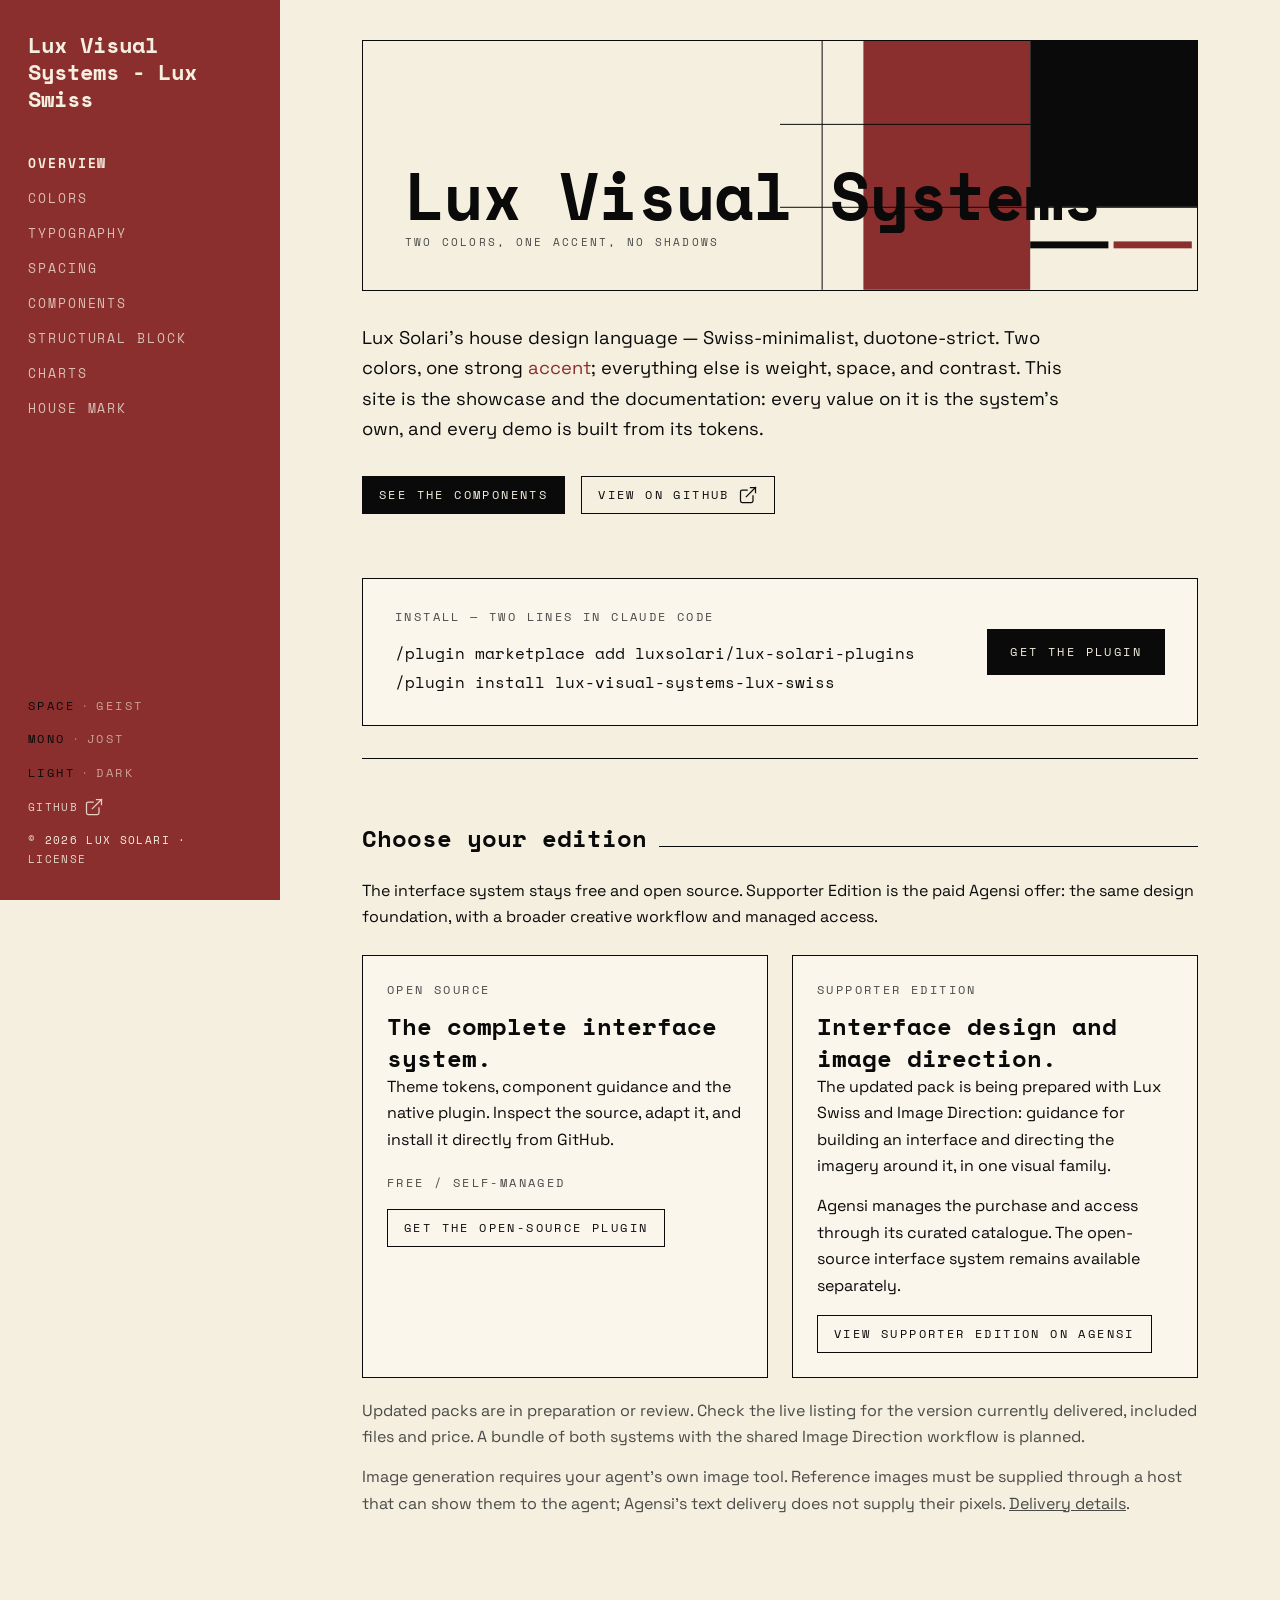
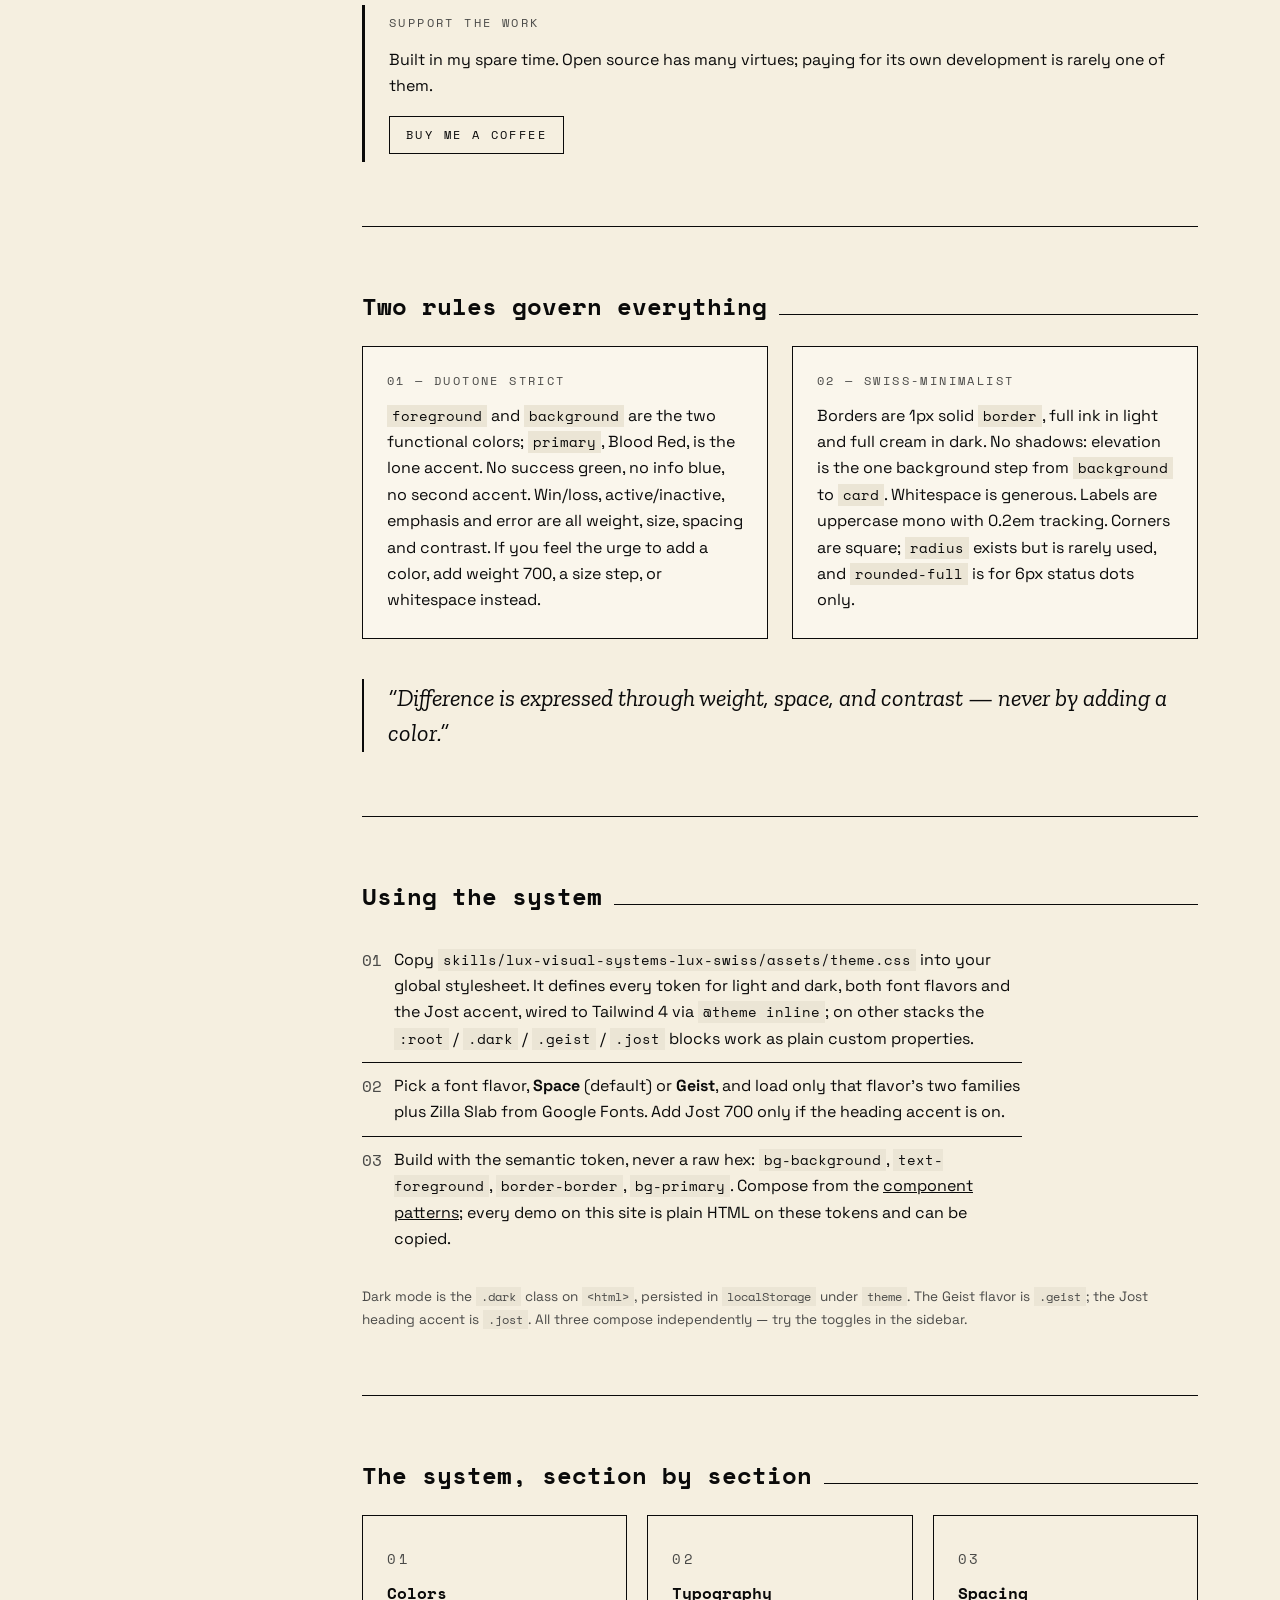
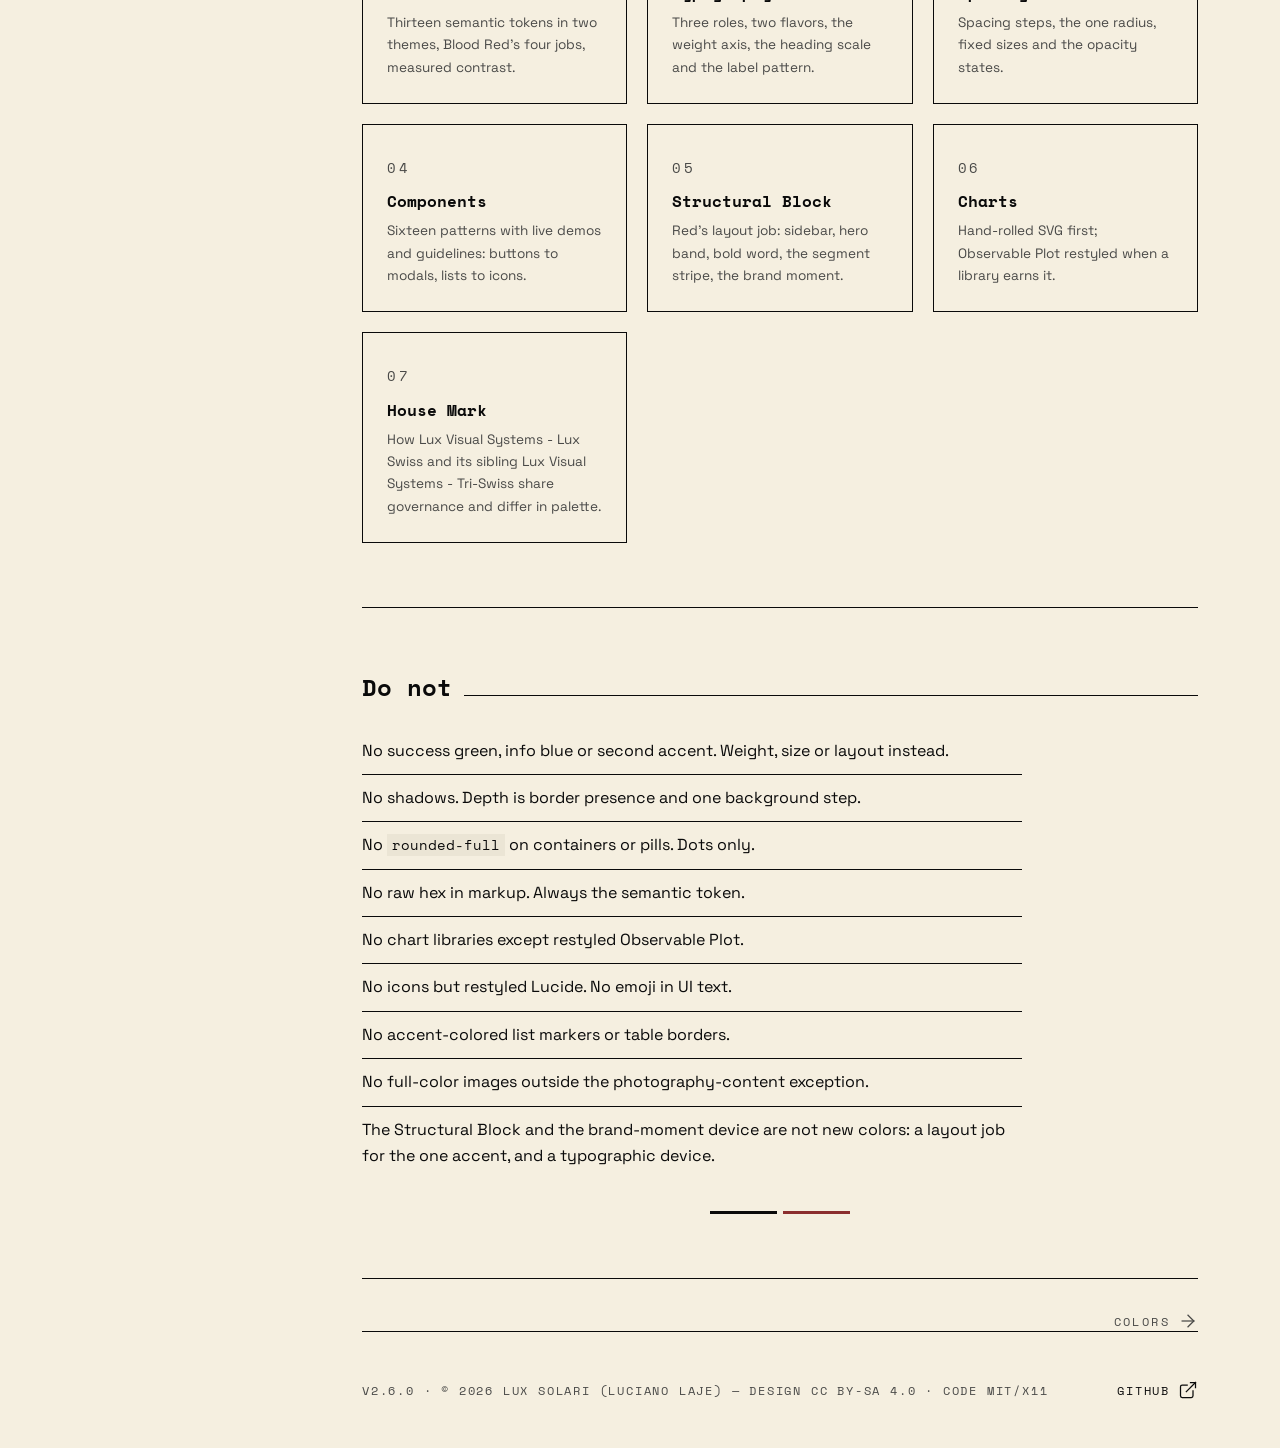
==== docs/index.html @ 13a805f3 "docs(editions): clarify the shared bundle workflow" ====
<!doctype html>
<html lang="en">
<head>
  <meta charset="utf-8" />
  <meta name="viewport" content="width=device-width, initial-scale=1" />
  <script>
    // Apply the saved theme, flavor and heading accent before first paint.
    (function () {
      try {
        var saved = localStorage.getItem("theme");
        var dark = saved ? saved === "dark"
          : window.matchMedia && window.matchMedia("(prefers-color-scheme: dark)").matches;
        if (dark) document.documentElement.classList.add("dark");
        if (localStorage.getItem("flavor") === "geist") document.documentElement.classList.add("geist");
        if (localStorage.getItem("jost") === "on") document.documentElement.classList.add("jost");
      } catch (e) {}
    })();
  </script>
  <title>Lux Visual Systems - Lux Swiss — a strict two-color design system</title>
  <meta name="description" content="Two colors, one accent, no shadows. A strict Swiss-minimalist design system that gives every Claude Code project one consistent, opinionated aesthetic — showcase and documentation." />
  <meta property="og:type" content="website" />
  <meta property="og:title" content="Lux Visual Systems - Lux Swiss — a strict two-color design system" />
  <meta property="og:description" content="Two colors, one accent, no shadows. A strict Swiss-minimalist design system that gives every Claude Code project one consistent, opinionated aesthetic — showcase and documentation." />
  <meta property="og:url" content="https://luxsolari.github.io/lux-visual-systems-lux-swiss/" />
  <meta property="og:image" content="https://luxsolari.github.io/lux-visual-systems-lux-swiss/assets/social-card.png" />
  <meta property="og:image:width" content="1200" />
  <meta property="og:image:height" content="630" />
  <meta name="twitter:card" content="summary_large_image" />
  <meta name="twitter:title" content="Lux Visual Systems - Lux Swiss — a strict two-color design system" />
  <meta name="twitter:description" content="Two colors, one accent, no shadows. A strict Swiss-minimalist design system that gives every Claude Code project one consistent, opinionated aesthetic — showcase and documentation." />
  <meta name="twitter:image" content="https://luxsolari.github.io/lux-visual-systems-lux-swiss/assets/social-card.png" />
  <link rel="preconnect" href="https://fonts.googleapis.com" />
  <link rel="preconnect" href="https://fonts.gstatic.com" crossorigin />
  <link href="https://fonts.googleapis.com/css2?family=Space+Grotesk:wght@300;400;500;700&family=Space+Mono:ital,wght@0,400;0,700;1,400;1,700&family=Geist:wght@300;400;500;700&family=Geist+Mono:ital,wght@0,400;0,700;1,400;1,700&family=Zilla+Slab:ital,wght@0,400;0,500;0,700;1,400&family=Jost:wght@700&display=swap" rel="stylesheet" />
  <link rel="stylesheet" href="assets/site.css" />
</head>
<body>
  <div class="layout">
    <aside class="sidebar">
      <div>
        <div style="display:flex; align-items:center; justify-content:space-between;">
          <a class="sidebar-wordmark" href="index.html">Lux Visual Systems - Lux Swiss</a>
          <button class="hamburger" aria-label="Toggle navigation" aria-expanded="false" data-nav-toggle>
            <svg class="icon" viewBox="0 0 24 24" style="color:var(--primary-foreground);">
              <line x1="4" y1="6" x2="20" y2="6"/><line x1="4" y1="12" x2="20" y2="12"/><line x1="4" y1="18" x2="20" y2="18"/>
            </svg>
          </button>
        </div>
        <nav class="sidebar-nav" data-nav-list aria-label="Sections"><a href="index.html">Overview</a><a href="colors.html">Colors</a><a href="typography.html">Typography</a><a href="spacing.html">Spacing</a><a href="components.html">Components</a><a href="structural-block.html">Structural Block</a><a href="charts.html">Charts</a><a href="house-mark.html">House Mark</a></nav>
      </div>
      <div class="sidebar-bottom">
        <div class="toggle" role="group" aria-label="Font flavor">
          <button data-flavor-btn="space" aria-pressed="true">Space</button><span class="mid">·</span><button data-flavor-btn="geist" aria-pressed="false">Geist</button>
        </div>
        <div class="toggle" role="group" aria-label="Heading face">
          <button data-jost-btn="mono" aria-pressed="true">Mono</button><span class="mid">·</span><button data-jost-btn="jost" aria-pressed="false">Jost</button>
        </div>
        <div class="toggle" role="group" aria-label="Color theme">
          <button data-theme-btn="light" aria-pressed="true">Light</button><span class="mid">·</span><button data-theme-btn="dark" aria-pressed="false">Dark</button>
        </div>
        <a href="https://github.com/luxsolari/lux-visual-systems-lux-swiss">GitHub <svg class="icon" viewBox="0 0 24 24" width="14" height="14"><path d="M15 3h6v6"/><path d="M10 14 21 3"/><path d="M18 13v6a2 2 0 0 1-2 2H5a2 2 0 0 1-2-2V8a2 2 0 0 1 2-2h6"/></svg></a>
        <span>© 2026 Lux Solari · <a href="index.html#license">License</a></span>
      </div>
    </aside>
    <div class="content">
      <div class="content-inner">
        <main>
          <section class="first" id="hero" style="padding-top:40px;">
            <div class="cover-wrap">
              <div class="cover" role="img" aria-label="Lux Visual Systems - Lux Swiss — two colors, one accent, no shadows">
              <svg viewBox="0 0 960 288" preserveAspectRatio="none" aria-hidden="true">
                <rect class="red" x="576" y="0" width="192" height="288"/>
                <rect class="ink" x="768" y="0" width="192" height="192"/>
                <line class="rule" x1="480" y1="96.5" x2="960" y2="96.5"/>
                <line class="rule" x1="480" y1="192.5" x2="960" y2="192.5"/>
                <line class="rule" x1="528.5" y1="0" x2="528.5" y2="288"/>
                <rect class="ink" x="768" y="232" width="90" height="8"/>
                <rect class="red" x="864" y="232" width="90" height="8"/>
              </svg>
              <p class="name">Lux Visual Systems - Lux Swiss</p>
              <p class="tagline">Two colors, one accent, no shadows</p>
              </div>
            </div>
            <p class="lead" style="margin-top:32px;">
              Lux Solari's house design language — Swiss-minimalist, duotone-strict. Two
              colors, one strong <span class="accent-word">accent</span>; everything else is
              weight, space, and contrast. This site is the showcase and the documentation:
              every value on it is the system's own, and every demo is built from its tokens.
            </p>
            <div class="row" style="gap:16px; margin-top:32px;">
              <a href="components.html" class="btn btn-filled">See the components</a>
              <a href="https://github.com/luxsolari/lux-visual-systems-lux-swiss" class="btn btn-outlined">View on GitHub <svg class="icon" viewBox="0 0 24 24" width="14" height="14"><path d="M15 3h6v6"/><path d="M10 14 21 3"/><path d="M18 13v6a2 2 0 0 1-2 2H5a2 2 0 0 1-2-2V8a2 2 0 0 1 2-2h6"/></svg></a>
            </div>
          </section>

          <section id="install" class="first" style="padding-top:0;">
            <div class="card" style="display:flex; flex-wrap:wrap; align-items:center; gap:24px 40px; justify-content:space-between; padding:28px 32px;">
              <div style="min-width:0;">
                <p class="label" style="margin-bottom:12px;">Install — two lines in Claude Code</p>
                <pre style="border:none; background:none; padding:0; font-size:1rem; line-height:1.8;">/plugin marketplace add luxsolari/lux-solari-plugins
/plugin install lux-visual-systems-lux-swiss</pre>
              </div>
              <a href="https://github.com/luxsolari/lux-visual-systems-lux-swiss" class="btn btn-filled" style="padding:12px 22px; white-space:nowrap;">Get the plugin</a>
            </div>
            <section id="editions" aria-labelledby="editions-title" style="margin-top:32px;">
              <div class="divider"><h3 id="editions-title">Choose your edition</h3><span class="rule"></span></div>
              <p>The interface system stays free and open source. Supporter Edition is the paid Agensi offer: the same design foundation, with a broader creative workflow and managed access.</p>
              <div class="grid grid-2" style="gap:24px; margin-top:24px;">
                <article class="card">
                  <p class="label">Open Source</p>
                  <h3 style="margin-top:12px;">The complete interface system.</h3>
                  <p>Theme tokens, component guidance and the native plugin. Inspect the source, adapt it, and install it directly from GitHub.</p>
                  <p class="label" style="margin-top:20px;">Free / self-managed</p>
                  <a href="https://github.com/luxsolari/lux-visual-systems-lux-swiss" class="btn btn-outlined" style="margin-top:16px;">Get the open-source plugin</a>
                </article>
                <article class="card">
                  <p class="label">Supporter Edition</p>
                  <h3 style="margin-top:12px;">Interface design and image direction.</h3>
                  <p>The updated pack is being prepared with Lux Swiss and Image Direction: guidance for building an interface and directing the imagery around it, in one visual family.</p>
                  <p>Agensi manages the purchase and access through its curated catalogue. The open-source interface system remains available separately.</p>
                  <a href="https://www.agensi.io/skills/lux-visual-systems-lux-swiss" class="btn btn-outlined" style="margin-top:16px;">View Supporter Edition on Agensi</a>
                </article>
              </div>
              <p style="margin-top:20px; color:var(--muted-foreground);">Updated packs are in preparation or review. Check the live listing for the version currently delivered, included files and price. A bundle of both systems with the shared Image Direction workflow is planned.</p>
              <p style="color:var(--muted-foreground);">Image generation requires your agent's own image tool. Reference images must be supplied through a host that can show them to the agent; Agensi's text delivery does not supply their pixels. <a href="https://www.agensi.io/docs/how-agents-load-skills">Delivery details</a>.</p>
            </section>
            <aside aria-label="Optional support" style="margin-top:24px; border-left:3px solid var(--border); padding:8px 0 8px 24px;">
              <p class="label" style="margin-bottom:12px;">Support the work</p>
              <p>Built in my spare time. Open source has many virtues; paying for its own development is rarely one of them.</p>
              <a href="https://buymeacoffee.com/lux.solari" class="btn btn-outlined" style="margin-top:16px;">Buy me a coffee</a>
            </aside>
          </section>

          <section id="rules">
            <div class="divider"><h3>Two rules govern everything</h3><span class="rule"></span></div>
            <div class="grid grid-2" style="gap:24px;">
              <div class="card">
                <p class="label">01 — Duotone strict</p>
                <p style="margin-top:12px;"><code>foreground</code> and <code>background</code> are the two functional colors; <code>primary</code>, Blood Red, is the lone accent. No success green, no info blue, no second accent. Win/loss, active/inactive, emphasis and error are all weight, size, spacing and contrast. If you feel the urge to add a color, add weight 700, a size step, or whitespace instead.</p>
              </div>
              <div class="card">
                <p class="label">02 — Swiss-minimalist</p>
                <p style="margin-top:12px;">Borders are 1px solid <code>border</code>, full ink in light and full cream in dark. No shadows: elevation is the one background step from <code>background</code> to <code>card</code>. Whitespace is generous. Labels are uppercase mono with 0.2em tracking. Corners are square; <code>radius</code> exists but is rarely used, and <code>rounded-full</code> is for 6px status dots only.</p>
              </div>
            </div>
            <blockquote>&ldquo;Difference is expressed through weight, space, and contrast — never by adding a color.&rdquo;</blockquote>
          </section>

          <section id="using">
            <div class="divider"><h3>Using the system</h3><span class="rule"></span></div>
            <ol class="list-plain ordered measure">
              <li><span class="n">01</span><span>Copy <code>skills/lux-visual-systems-lux-swiss/assets/theme.css</code> into your global stylesheet. It defines every token for light and dark, both font flavors and the Jost accent, wired to Tailwind 4 via <code>@theme inline</code>; on other stacks the <code>:root</code> / <code>.dark</code> / <code>.geist</code> / <code>.jost</code> blocks work as plain custom properties.</span></li>
              <li><span class="n">02</span><span>Pick a font flavor, <strong>Space</strong> (default) or <strong>Geist</strong>, and load only that flavor's two families plus Zilla Slab from Google Fonts. Add Jost 700 only if the heading accent is on.</span></li>
              <li><span class="n">03</span><span>Build with the semantic token, never a raw hex: <code>bg-background</code>, <code>text-foreground</code>, <code>border-border</code>, <code>bg-primary</code>. Compose from the <a href="components.html">component patterns</a>; every demo on this site is plain HTML on these tokens and can be copied.</span></li>
            </ol>
            <p class="small muted" style="margin-top:24px;">Dark mode is the <code>.dark</code> class on <code>&lt;html&gt;</code>, persisted in <code>localStorage</code> under <code>theme</code>. The Geist flavor is <code>.geist</code>; the Jost heading accent is <code>.jost</code>. All three compose independently — try the toggles in the sidebar.</p>
          </section>

          <section id="sections">
            <div class="divider"><h3>The system, section by section</h3><span class="rule"></span></div>
            <div class="grid grid-auto">
              <a class="index-card" href="colors.html"><p class="label">01</p><h4>Colors</h4><p>Thirteen semantic tokens in two themes, Blood Red's four jobs, measured contrast.</p></a>
              <a class="index-card" href="typography.html"><p class="label">02</p><h4>Typography</h4><p>Three roles, two flavors, the weight axis, the heading scale and the label pattern.</p></a>
              <a class="index-card" href="spacing.html"><p class="label">03</p><h4>Spacing</h4><p>Spacing steps, the one radius, fixed sizes and the opacity states.</p></a>
              <a class="index-card" href="components.html"><p class="label">04</p><h4>Components</h4><p>Sixteen patterns with live demos and guidelines: buttons to modals, lists to icons.</p></a>
              <a class="index-card" href="structural-block.html"><p class="label">05</p><h4>Structural Block</h4><p>Red's layout job: sidebar, hero band, bold word, the segment stripe, the brand moment.</p></a>
              <a class="index-card" href="charts.html"><p class="label">06</p><h4>Charts</h4><p>Hand-rolled SVG first; Observable Plot restyled when a library earns it.</p></a>
              <a class="index-card" href="house-mark.html"><p class="label">07</p><h4>House Mark</h4><p>How Lux Visual Systems - Lux Swiss and its sibling Lux Visual Systems - Tri-Swiss share governance and differ in palette.</p></a>
            </div>
          </section>

          <section id="donot">
            <div class="divider"><h3>Do not</h3><span class="rule"></span></div>
            <ul class="list-plain measure">
              <li>No success green, info blue or second accent. Weight, size or layout instead.</li>
              <li>No shadows. Depth is border presence and one background step.</li>
              <li>No <code>rounded-full</code> on containers or pills. Dots only.</li>
              <li>No raw hex in markup. Always the semantic token.</li>
              <li>No chart libraries except restyled Observable Plot.</li>
              <li>No icons but restyled Lucide. No emoji in UI text.</li>
              <li>No accent-colored list markers or table borders.</li>
              <li>No full-color images outside the photography-content exception.</li>
              <li>The Structural Block and the brand-moment device are not new colors: a layout job for the one accent, and a typographic device.</li>
            </ul>
            <div class="flourish-row"><div class="stripe flourish" aria-hidden="true"><i></i><i></i></div></div>
          </section>
          <div id="social-card" aria-hidden="true" style="position:absolute; left:-9999px; top:0;
               width:1200px; height:630px; background:var(--background); color:var(--foreground);
               padding:80px; display:flex; flex-direction:column; justify-content:space-between;
               border:1px solid var(--border);">
            <p class="label">Claude Code plugin</p>
            <div>
              <h1 style="font-size:4.5rem; line-height:1.05; margin:0;">Lux Visual Systems - Lux Swiss.</h1>
              <p style="font-family:var(--font-mono); font-size:1.25rem; margin:20px 0 0; color:var(--muted-foreground);">Two colors. One accent. No shadows.</p>
            </div>
            <p style="font-family:var(--font-mono); font-size:1rem; letter-spacing:0.1em; margin:0;">/plugin install lux-visual-systems-lux-swiss</p>
          </div>
          <div class="pager"><span></span><a href="colors.html" class="label">Colors <svg class="icon" viewBox="0 0 24 24" width="16" height="16"><path d="M5 12h14"/><path d="m12 5 7 7-7 7"/></svg></a></div>
          <footer>
            <div class="footer-row">
              <span id="license" class="muted">v2.6.0 · © 2026 Lux Solari (Luciano Laje) — Design <a href="https://github.com/luxsolari/lux-visual-systems-lux-swiss/blob/main/LICENSE-DESIGN">CC BY-SA 4.0</a> · Code <a href="https://github.com/luxsolari/lux-visual-systems-lux-swiss/blob/main/LICENSE">MIT/X11</a></span>
              <a href="https://github.com/luxsolari/lux-visual-systems-lux-swiss" style="display:inline-flex; align-items:center; gap:8px;">GitHub <svg class="icon" viewBox="0 0 24 24" width="14" height="14"><path d="M15 3h6v6"/><path d="M10 14 21 3"/><path d="M18 13v6a2 2 0 0 1-2 2H5a2 2 0 0 1-2-2V8a2 2 0 0 1 2-2h6"/></svg></a>
            </div>
          </footer>
        </main>
      </div>
    </div>
  </div>
  <script src="assets/site.js"></script>
</body>
</html>
---- docs/assets/site.css ----
/* Lux Visual Systems - Lux Swiss — documentation site stylesheet.
 * Tokens mirror skills/lux-visual-systems-lux-swiss/assets/theme.css exactly; keep them in sync.
 * Everything below the token blocks is the showcase/documentation chrome and the
 * component patterns documented in skills/lux-visual-systems-lux-swiss/references/components.md. */

:root {
  --background:#f5efe0; --foreground:#0a0a0a; --card:#faf6ec; --card-foreground:#0a0a0a;
  --primary:#8b2e2e; --primary-foreground:#f5efe0; --secondary:#0a0a0a; --secondary-foreground:#f5efe0;
  --muted:#ebe5d5; --muted-foreground:#4a4a48; --border:#0a0a0a; --input:#faf6ec; --ring:#8b2e2e;
  --radius:0.5rem;
  /* Role fonts — Space flavor (default). --font-serif is shared by both flavors and
     is never overridden by .geist. --font-display defaults to --font-mono until the
     .jost accent is applied. */
  --font-mono:'Space Mono',ui-monospace,monospace; --font-sans:'Space Grotesk',system-ui,sans-serif;
  --font-serif:'Zilla Slab',Georgia,serif; --font-display:var(--font-mono);
}
/* Geist flavor — class="geist" on <html>; composes with .dark and .jost. */
.geist { --font-mono:'Geist Mono',ui-monospace,monospace; --font-sans:'Geist',system-ui,sans-serif; }
/* Jost heading accent — not a flavor, an independent on/off switch. Overrides
   --font-display only; labels, nav, tags and data stay on --font-mono. */
.jost { --font-display:'Jost',system-ui,sans-serif; }
.dark {
  --background:#0a0a0a; --foreground:#f5efe0; --card:#161616; --card-foreground:#f5efe0;
  --primary:#c04545; --primary-foreground:#f5efe0; --secondary:#f5efe0; --secondary-foreground:#0a0a0a;
  --muted:#1f1f1f; --muted-foreground:#a8a8a0; --border:#f5efe0; --input:#161616; --ring:#c04545;
}

/* ---------- Base ---------- */
* { box-sizing:border-box; }
html { scroll-behavior:smooth; }
body { margin:0; background:var(--background); color:var(--foreground);
  font-family:var(--font-sans); line-height:1.65;
  -webkit-font-smoothing:antialiased; font-feature-settings:"kern","liga","calt"; }
h1,h2,h3,h4,h5,h6 { font-family:var(--font-display); font-weight:700; margin:0; }
h1 { font-size:3rem; letter-spacing:-0.02em; line-height:1.1; }
h2 { font-size:2.25rem; letter-spacing:-0.02em; line-height:1.15; }
h3 { font-size:1.5rem; line-height:1.3; }
h4 { font-size:1.25rem; line-height:1.3; }
h5 { font-size:1.125rem; line-height:1.3; }
p { margin:0; }
p + p { margin-top:14px; }
a { color:inherit; }
code { font-family:var(--font-mono); font-size:0.85em; background:var(--muted); padding:1px 5px; }
pre { font-family:var(--font-mono); font-size:0.85rem; line-height:1.6; background:var(--muted);
  border:1px solid var(--border); padding:16px 20px; margin:0; overflow:auto; }
pre code { background:none; padding:0; font-size:inherit; }
blockquote { font-family:var(--font-serif); font-style:italic; font-size:1.5rem; line-height:1.45;
  border-left:2px solid var(--border); margin:40px 0 0; padding:2px 0 2px 24px; max-width:62ch; }
.label { font-family:var(--font-mono); font-size:0.75rem; text-transform:uppercase;
  letter-spacing:0.2em; color:var(--muted-foreground); }
.label.active, .label-active { color:var(--foreground); font-weight:700; }
.muted { color:var(--muted-foreground); }
.small { font-size:0.85rem; }
.lead { font-size:1.15rem; max-width:60ch; }
.measure { max-width:66ch; }
.mono { font-family:var(--font-mono); }
.serif { font-family:var(--font-serif); }
.tnum { font-variant-numeric:tabular-nums; font-feature-settings:"tnum" 1; }
.accent-word { color:var(--primary); }
.icon { width:20px; height:20px; fill:none; stroke:currentColor;
  stroke-width:1.5; stroke-linecap:square; stroke-linejoin:miter; }

/* Section header: heading beside a full-width rule, optional stripe marker. */
.divider { display:flex; align-items:baseline; gap:12px; margin:0 0 24px; }
.divider .rule { height:1px; flex:1; background:var(--border); }
.divider .stripe { align-self:center; }
section { padding:64px 0; border-top:1px solid var(--border); }
section.first { border-top:none; padding-top:0; }
.sub { margin:-8px 0 24px; }

/* Segment stripe: two equal segments, ink then Blood Red, 3px, any length. */
.stripe { display:flex; gap:3px; width:36px; }
.stripe i { height:3px; flex:1; background:var(--foreground); }
.stripe i + i { background:var(--primary); }
.stripe.hero { width:64px; gap:4px; }
.stripe.flourish { width:140px; gap:6px; }
.flourish-row { display:flex; justify-content:center; padding:32px 0 0; }

/* ---------- Layout: Structural Block sidebar + content ---------- */
.layout { display:flex; min-height:100vh; }
.sidebar { width:22%; min-width:220px; max-width:280px; flex-shrink:0;
  background:var(--primary); color:var(--primary-foreground);
  position:sticky; top:0; height:100vh; overflow-y:auto;
  display:flex; flex-direction:column; justify-content:space-between;
  padding:32px 28px; }
.sidebar-wordmark { font-family:var(--font-mono); font-weight:700; font-size:1.4rem; line-height:1.2;
  color:inherit; text-decoration:none; }
.sidebar-nav { margin-top:40px; display:flex; flex-direction:column; gap:14px;
  font-family:var(--font-mono); font-size:0.8rem; text-transform:uppercase; letter-spacing:0.15em; }
.sidebar-nav a { color:var(--primary-foreground); text-decoration:none; opacity:0.75;
  transition:opacity 0.15s; width:max-content; }
.sidebar-nav a:hover, .sidebar-nav a[aria-current="page"] { opacity:1; }
.sidebar-nav a[aria-current="page"] { font-weight:700; }
.sidebar-bottom { display:flex; flex-direction:column; gap:14px; margin-top:32px;
  font-family:var(--font-mono); font-size:0.7rem; text-transform:uppercase; letter-spacing:0.12em; }
.sidebar-bottom a { color:var(--primary-foreground); text-decoration:none; opacity:0.85;
  display:inline-flex; align-items:center; gap:6px; transition:opacity 0.15s; }
.sidebar-bottom a:hover { opacity:1; }
.sidebar-bottom .toggle button { color:var(--primary-foreground); opacity:0.6; }
.sidebar-bottom .toggle button[aria-pressed="true"] { opacity:1; }
.sidebar-bottom .toggle .mid { color:var(--primary-foreground); opacity:0.4; }
.hamburger { display:none; background:none; border:none; color:var(--primary-foreground); cursor:pointer; padding:4px; }
.content { flex:1; min-width:0; }
.content-inner { max-width:900px; margin:0 auto; padding:0 32px; }
.page-head { padding:56px 0 48px; }
.page-head h1 { margin:20px 0 0; }
.page-head .stripe { margin-top:16px; }
.page-head .lead { margin-top:24px; }
footer { border-top:1px solid var(--border); padding:48px 0; }
.footer-row { display:flex; justify-content:space-between; align-items:baseline; flex-wrap:wrap; gap:16px;
  font-family:var(--font-mono); font-size:0.75rem; text-transform:uppercase; letter-spacing:0.15em; }
.footer-row a { text-decoration:none; }
.pager { display:flex; justify-content:space-between; gap:16px; flex-wrap:wrap; border-top:1px solid var(--border); padding:32px 0 0; }
.pager a { text-decoration:none; display:inline-flex; align-items:center; gap:8px; }

/* Toggle: middot-separated options, active = foreground. */
.toggle { display:flex; align-items:baseline; gap:6px; font-family:var(--font-mono);
  font-size:0.75rem; text-transform:uppercase; letter-spacing:0.2em; }
.toggle button { background:none; border:none; padding:0; cursor:pointer;
  font:inherit; letter-spacing:inherit; text-transform:inherit; color:var(--muted-foreground); }
.toggle button:hover, .toggle button[aria-pressed="true"] { color:var(--foreground); }
.toggle .mid { color:var(--muted-foreground); opacity:0.4; }

/* ---------- Grids and cards ---------- */
.grid { display:grid; gap:20px; }
.grid-2 { grid-template-columns:1fr 1fr; }
.grid-3 { grid-template-columns:repeat(3,1fr); }
.grid-auto { grid-template-columns:repeat(auto-fill,minmax(260px,1fr)); }
.gap-32 { gap:32px; } .gap-40 { gap:40px; }
.card { border:1px solid var(--border); background:var(--card); color:var(--card-foreground); padding:24px; }
.card h4 { font-family:var(--font-mono); font-size:1rem; }
.card p.small { margin-top:8px; }
.card-accent { border-color:var(--primary); background:color-mix(in srgb, var(--primary) 8%, var(--card)); }
.card-interactive { display:block; text-decoration:none; color:inherit; background:none;
  transition:border-color 0.15s; }
.card-interactive:hover, .card-interactive.is-hover-demo { border-color:var(--primary); }
.demo { border:1px solid var(--border); padding:20px; }
.demo > .label { display:block; margin-bottom:16px; }
.demo .note { text-transform:none; letter-spacing:normal; color:var(--muted-foreground); }
.index-card { display:block; text-decoration:none; color:inherit; border:1px solid var(--border);
  padding:24px; transition:border-color 0.15s; }
.index-card:hover { border-color:var(--primary); }
.index-card.demo { padding:20px; }
.index-card.demo > .label { display:block; margin-bottom:16px; }
.index-card.demo .btn, .index-card.demo .demo-nav-link { pointer-events:none; }
.index-card h4 { font-family:var(--font-mono); font-size:1rem; margin-top:12px; }
.index-card p { margin-top:8px; font-size:0.85rem; color:var(--muted-foreground); }

/* ---------- Buttons ---------- */
.btn { font-family:var(--font-mono); font-size:0.75rem; text-transform:uppercase; letter-spacing:0.2em;
  padding:8px 16px; border:1px solid var(--foreground); background:none; color:var(--foreground);
  cursor:pointer; text-decoration:none; display:inline-flex; align-items:center; gap:8px;
  transition:background-color 0.15s, color 0.15s, opacity 0.15s; }
.btn-ghost { border-color:transparent; color:var(--muted-foreground); }
.btn-ghost:hover { color:var(--foreground); }
.btn-outlined:hover { background:var(--foreground); color:var(--background); }
.btn-filled { background:var(--foreground); color:var(--background); }
.btn-filled:hover { opacity:0.9; }
.btn-destructive, .btn-accent { border-color:var(--primary); color:var(--primary); }
.btn-destructive:hover, .btn-accent:hover, .btn.is-hover-demo { background:var(--primary); color:var(--primary-foreground); }
.btn:disabled { opacity:0.4; cursor:default; }
.btn:disabled:hover { background:none; color:var(--foreground); }
.btn:focus-visible { outline:1px solid var(--ring); outline-offset:1px; }
.hover-pair { display:flex; gap:24px; flex-wrap:wrap; }
.hover-pair > div { display:flex; flex-direction:column; gap:8px; align-items:flex-start; }
.cap { font-family:var(--font-mono); font-size:0.65rem; text-transform:uppercase; letter-spacing:0.12em; color:var(--muted-foreground); }
.on-red { background:var(--primary); padding:16px; display:flex; gap:0; }
.on-red > div { flex:1; }
.on-red .cap { color:var(--primary-foreground); opacity:0.7; }
.demo-nav-link { color:var(--primary-foreground); text-decoration:none; opacity:0.75;
  font-family:var(--font-mono); font-size:0.8rem; text-transform:uppercase; letter-spacing:0.15em; transition:opacity 0.15s; }
.demo-nav-link:hover, .demo-nav-link.is-hover-demo { opacity:1; }

/* ---------- Tags ---------- */
.tag { font-family:var(--font-mono); font-size:0.65rem; text-transform:uppercase; letter-spacing:0.12em;
  padding:2px 8px; display:inline-flex; align-items:center; gap:6px; }
.tag-neutral { color:var(--muted-foreground); }
.tag-signal { background:var(--foreground); color:var(--background); }
.tag-outlined { border:1px dashed color-mix(in srgb, var(--foreground) 50%, transparent); color:color-mix(in srgb, var(--foreground) 80%, transparent); }
.tag-saved { border:1px solid color-mix(in srgb, var(--foreground) 30%, transparent); color:color-mix(in srgb, var(--foreground) 50%, transparent); }
.tag .dot { width:4px; height:4px; border-radius:9999px; background:currentColor; display:inline-block; }

/* ---------- Status pips ---------- */
.pip { display:inline-flex; align-items:center; gap:8px; font-family:var(--font-mono);
  font-size:0.75rem; text-transform:uppercase; letter-spacing:0.15em; }
.pip i { width:6px; height:6px; border-radius:9999px; background:var(--foreground); }
.pip.warn i { background:var(--primary); }
.pip.load i { background:color-mix(in srgb, var(--muted-foreground) 30%, transparent); animation:pulse 1.2s infinite; }
.pip.off i { background:color-mix(in srgb, var(--foreground) 25%, transparent); }
@keyframes pulse { 50% { opacity:0.3; } }

/* ---------- Inputs ---------- */
.field label { display:block; margin-bottom:8px; }
.field input { width:100%; border:1px solid var(--border); background:var(--input); color:var(--foreground);
  padding:8px 12px; font-family:var(--font-mono); font-size:0.85rem; }
.field input::placeholder { color:var(--muted-foreground); }
.field input:focus, .field input.is-focus-demo { outline:1px solid var(--ring); outline-offset:0; }

/* ---------- Lists and tables (markers/borders stay ink, never the accent) ---------- */
.list-plain { list-style:none; margin:0; padding:0; }
.list-plain li { border-top:1px solid var(--border); padding:10px 0; }
.list-plain li:first-child { border-top:none; }
.list-plain.ordered li { display:flex; gap:12px; }
.list-plain.ordered .n { font-family:var(--font-mono); font-variant-numeric:tabular-nums; color:var(--muted-foreground); }
table.data-table { width:100%; border-collapse:collapse; font-size:0.85rem; }
table.data-table th { font-family:var(--font-mono); font-weight:700; text-transform:uppercase;
  letter-spacing:0.1em; font-size:0.7rem; text-align:left; padding:8px 0; border-bottom:2px solid var(--border); vertical-align:bottom; }
table.data-table td { padding:8px 12px 8px 0; border-bottom:1px solid var(--border); vertical-align:top; }
table.data-table td.num, table.data-table th.num { text-align:right; font-variant-numeric:tabular-nums; padding-right:0; }
table.data-table td code { white-space:nowrap; }
.tok-swatch { display:inline-block; width:14px; height:14px; border:1px solid var(--border); vertical-align:-2px; margin-right:8px; }

/* ---------- Figures ---------- */
figure.img-grid { margin:0; border:1px solid var(--border); }
figure.img-grid .img { aspect-ratio:4/3; background:linear-gradient(135deg, var(--primary) 0%, var(--foreground) 100%); }
figure.img-grid .img.gray { filter:grayscale(1); }
figure.img-grid figcaption, .caption { border-top:1px solid var(--border); padding:10px 12px;
  font-family:var(--font-mono); font-style:italic; font-size:0.85rem; color:var(--muted-foreground); }
.shot { border:1px solid var(--border); }
.shot img { display:block; width:100%; height:auto; }

/* ---------- Modal demo (static) ---------- */
.modal-demo { position:relative; height:280px; overflow:hidden; border:1px solid var(--border); }
.modal-demo .page { padding:24px; }
.modal-demo .overlay { position:absolute; inset:0; display:flex; align-items:center; justify-content:center;
  background:color-mix(in srgb, var(--background) 80%, transparent); padding:0 24px; }
.modal-demo .panel { width:100%; max-width:560px; border:1px solid var(--foreground); background:var(--background);
  padding:24px; font-family:var(--font-mono); font-size:0.85rem; }
.modal-demo .panel h4 { font-family:var(--font-mono); font-size:1rem; margin-bottom:8px; }
.modal-demo .panel p { margin:0 0 20px; color:var(--muted-foreground); font-family:var(--font-sans); }
.row { display:flex; flex-wrap:wrap; gap:12px; align-items:center; }

/* ---------- Palette chips ---------- */
.palette { display:grid; grid-template-columns:repeat(auto-fill,minmax(172px,1fr)); gap:16px; }
.palette figure { margin:0; border:1px solid var(--border); }
.pal-chip { height:64px; }
.palette figcaption { border-top:1px solid var(--border); padding:8px 10px; }
.palette .label { display:block; }
.palette .role { font-family:var(--font-mono); font-size:0.7rem; color:var(--muted-foreground); }
.pal-vals { margin:8px 0 0; font-family:var(--font-mono); font-size:0.62rem; line-height:1.55; color:var(--muted-foreground); }

/* ---------- Type specimens ---------- */
.specimen { display:grid; grid-template-columns:200px 1fr; gap:24px; align-items:baseline;
  border-top:1px solid var(--border); padding:16px 0; }
.specimen:first-child { border-top:none; }
.specimen .meta { font-family:var(--font-mono); font-size:0.65rem; letter-spacing:0.12em; text-transform:uppercase; color:var(--muted-foreground); line-height:1.8; }
.specimen .meta b { display:block; color:var(--foreground); font-weight:700; }
.weights p + p { margin-top:14px; }

/* ---------- Cover / banner on the overview ---------- */
.cover { position:relative; width:100%; aspect-ratio:960/288; overflow:hidden; border:1px solid var(--border); background:var(--background); }
.cover svg { position:absolute; inset:0; width:100%; height:100%; display:block; }
.cover .red { fill:var(--primary); }
.cover .ink { fill:var(--foreground); }
.cover .rule { stroke:var(--border); stroke-width:1; fill:none; vector-effect:non-scaling-stroke; }
.cover .name { position:absolute; left:5%; bottom:25.7%; margin:0; font-family:var(--font-display);
  font-weight:700; font-size:7.9cqw; line-height:0.92; letter-spacing:-0.02em; color:var(--foreground); white-space:nowrap; }
.cover .tagline { position:absolute; left:5%; bottom:15.3%; margin:0; font-family:var(--font-mono);
  font-size:max(8px, 1.35cqw); letter-spacing:0.2em; text-transform:uppercase; color:var(--muted-foreground); }
.cover-wrap { container-type:inline-size; }

/* ---------- Responsive ---------- */
@media (max-width: 860px) {
  .layout { flex-direction:column; }
  .sidebar { width:100%; max-width:none; height:auto; position:sticky; top:0; z-index:10;
    flex-direction:row; align-items:center; justify-content:space-between; padding:16px 20px; }
  .sidebar > div:first-child { display:flex; align-items:center; justify-content:space-between; width:100%; }
  .sidebar-nav { display:none; margin-top:0; position:absolute; top:100%; left:0; right:0;
    background:var(--primary); padding:20px; flex-direction:column; gap:16px; }
  .sidebar-nav.open { display:flex; }
  .sidebar-bottom { display:none; }
  .hamburger { display:block; }
  .content-inner { padding:0 20px; }
  .grid-2, .grid-3 { grid-template-columns:1fr; }
  .specimen { grid-template-columns:1fr; gap:8px; }
  h1 { font-size:2.25rem; }
  .page-head { padding:32px 0; }
  section { padding:40px 0; }
}
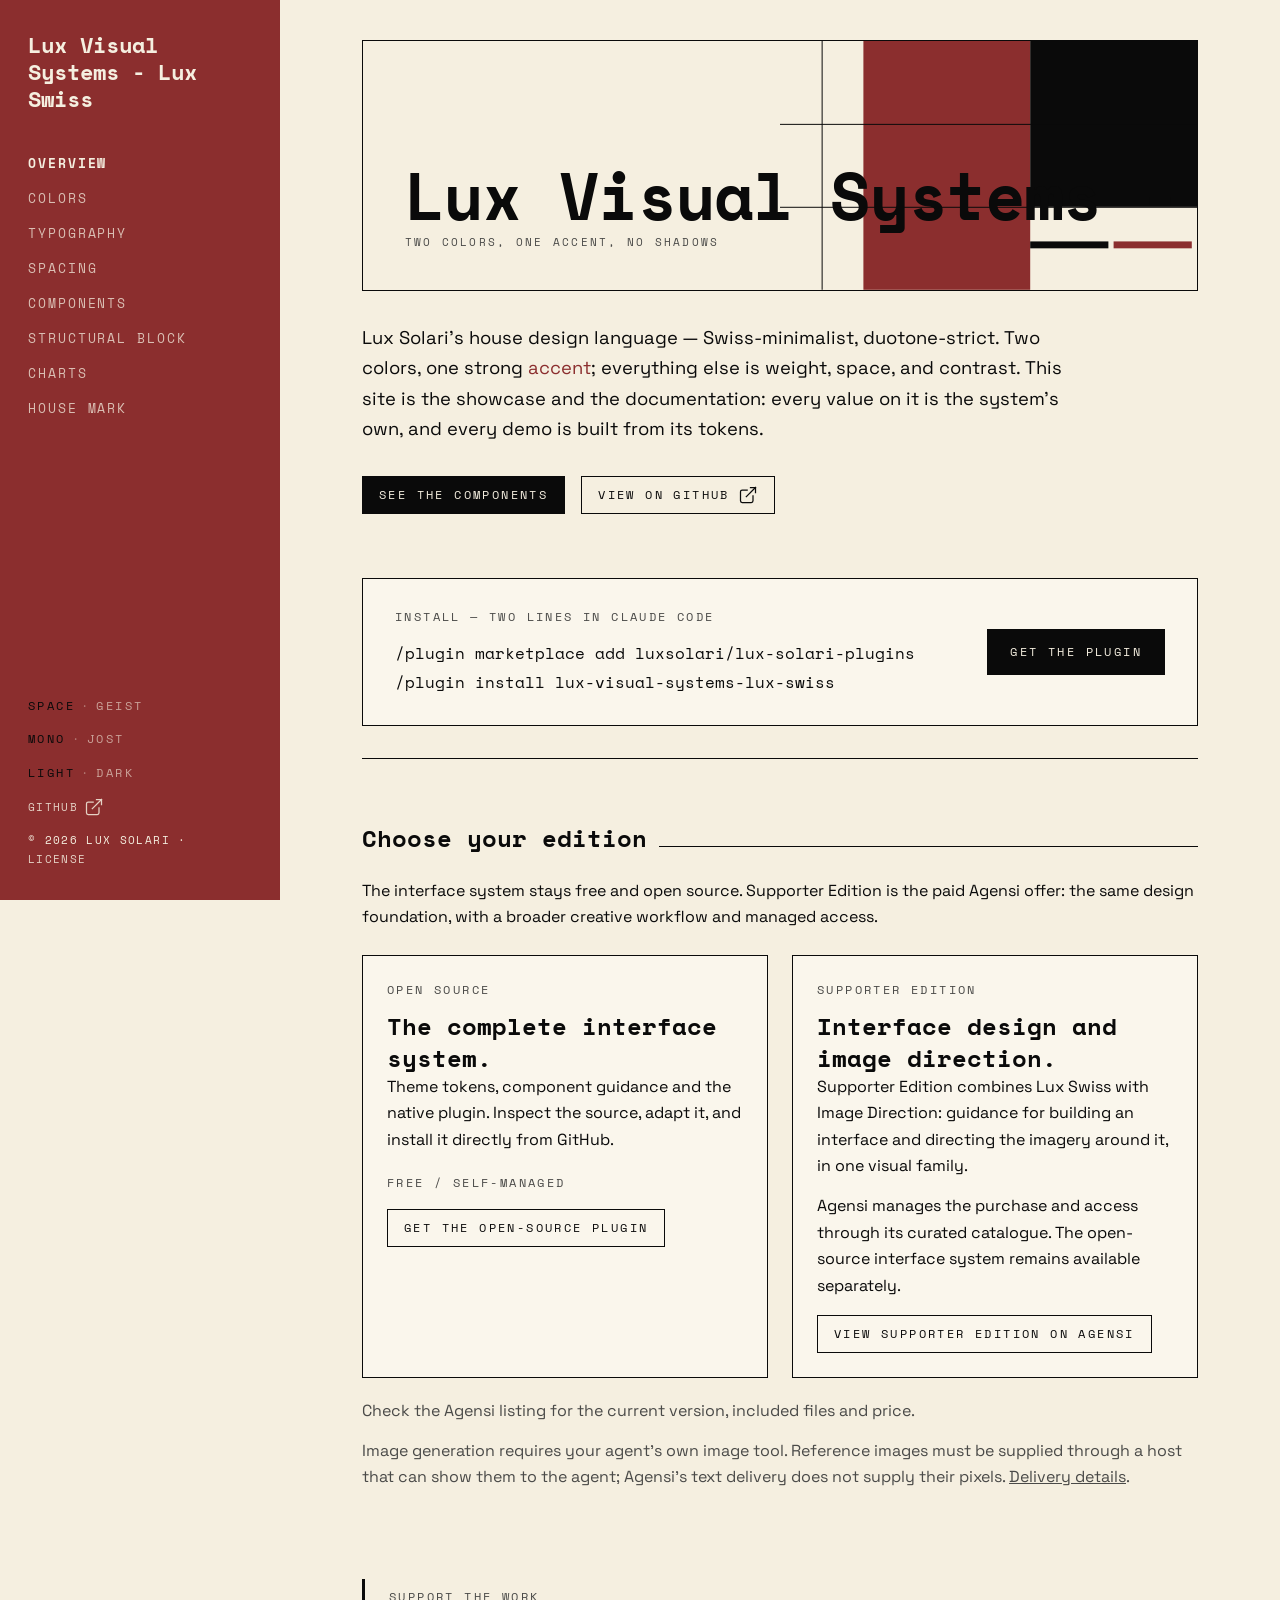
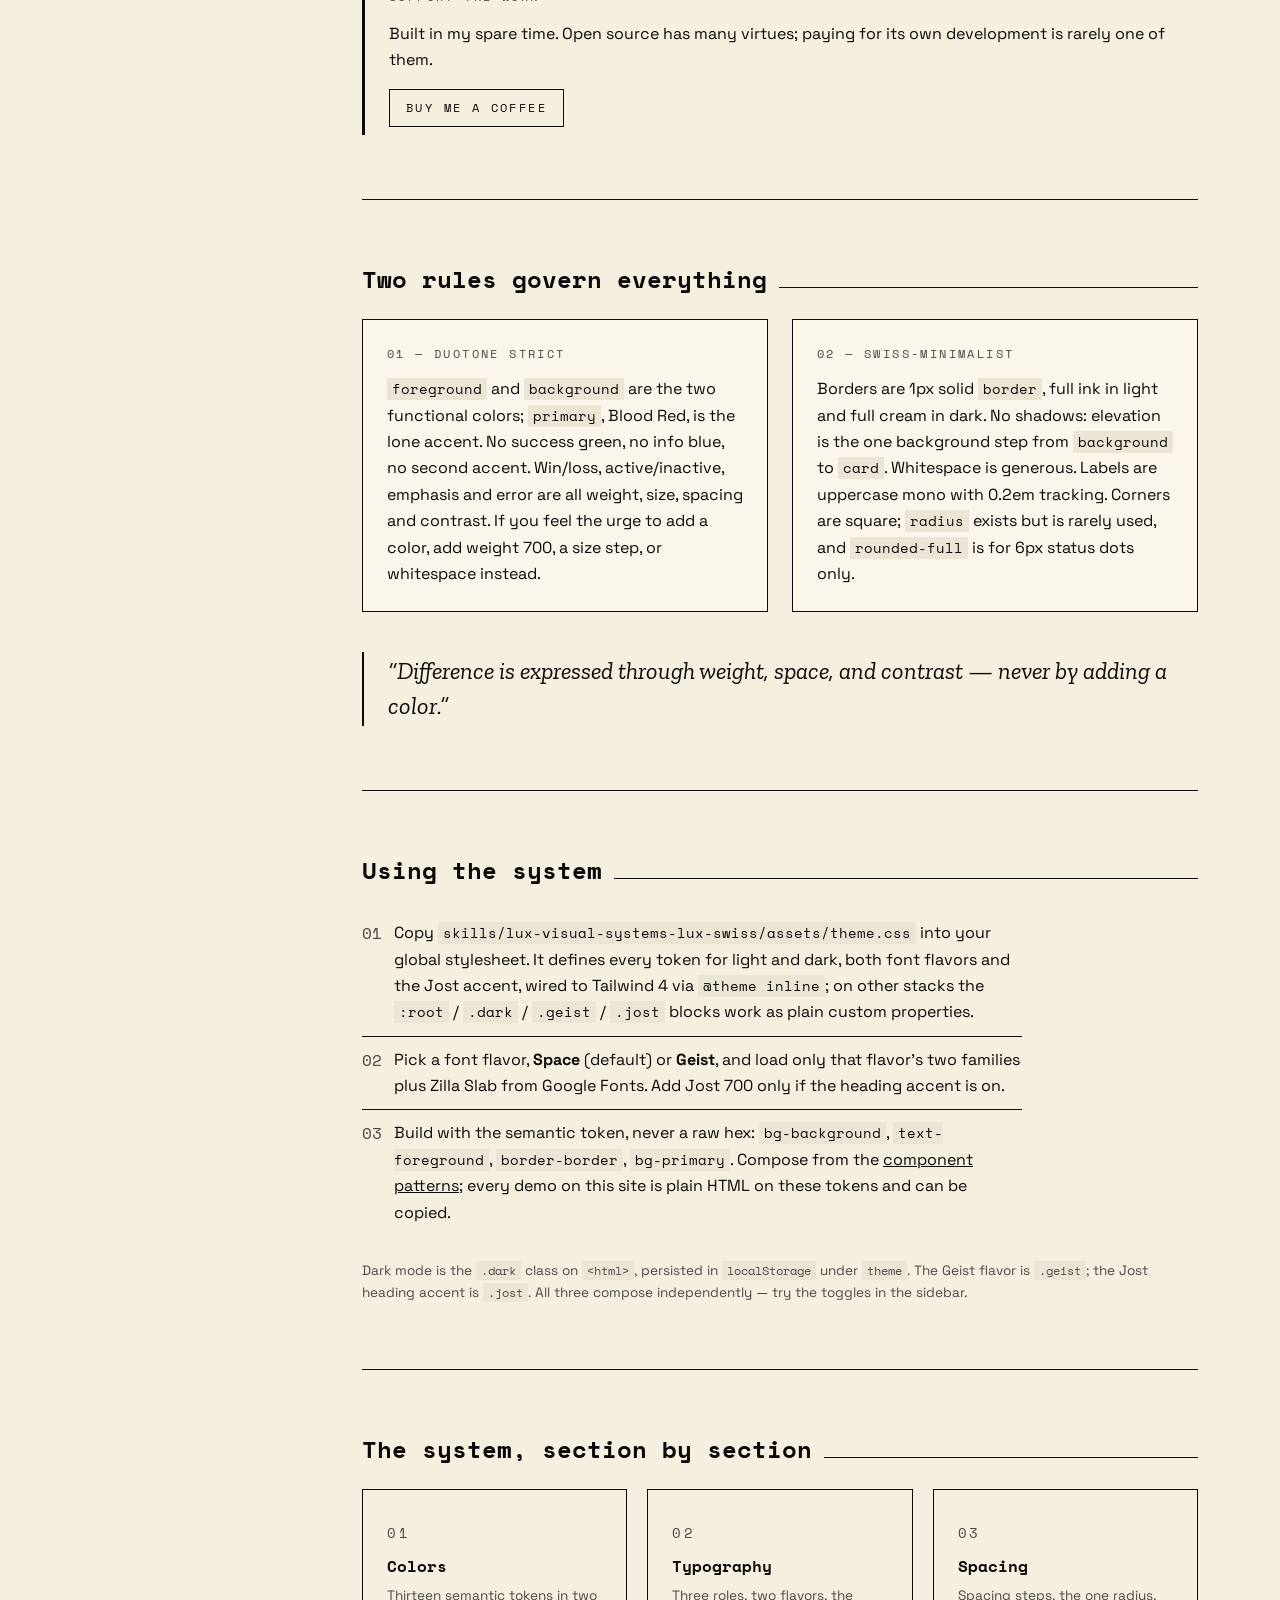
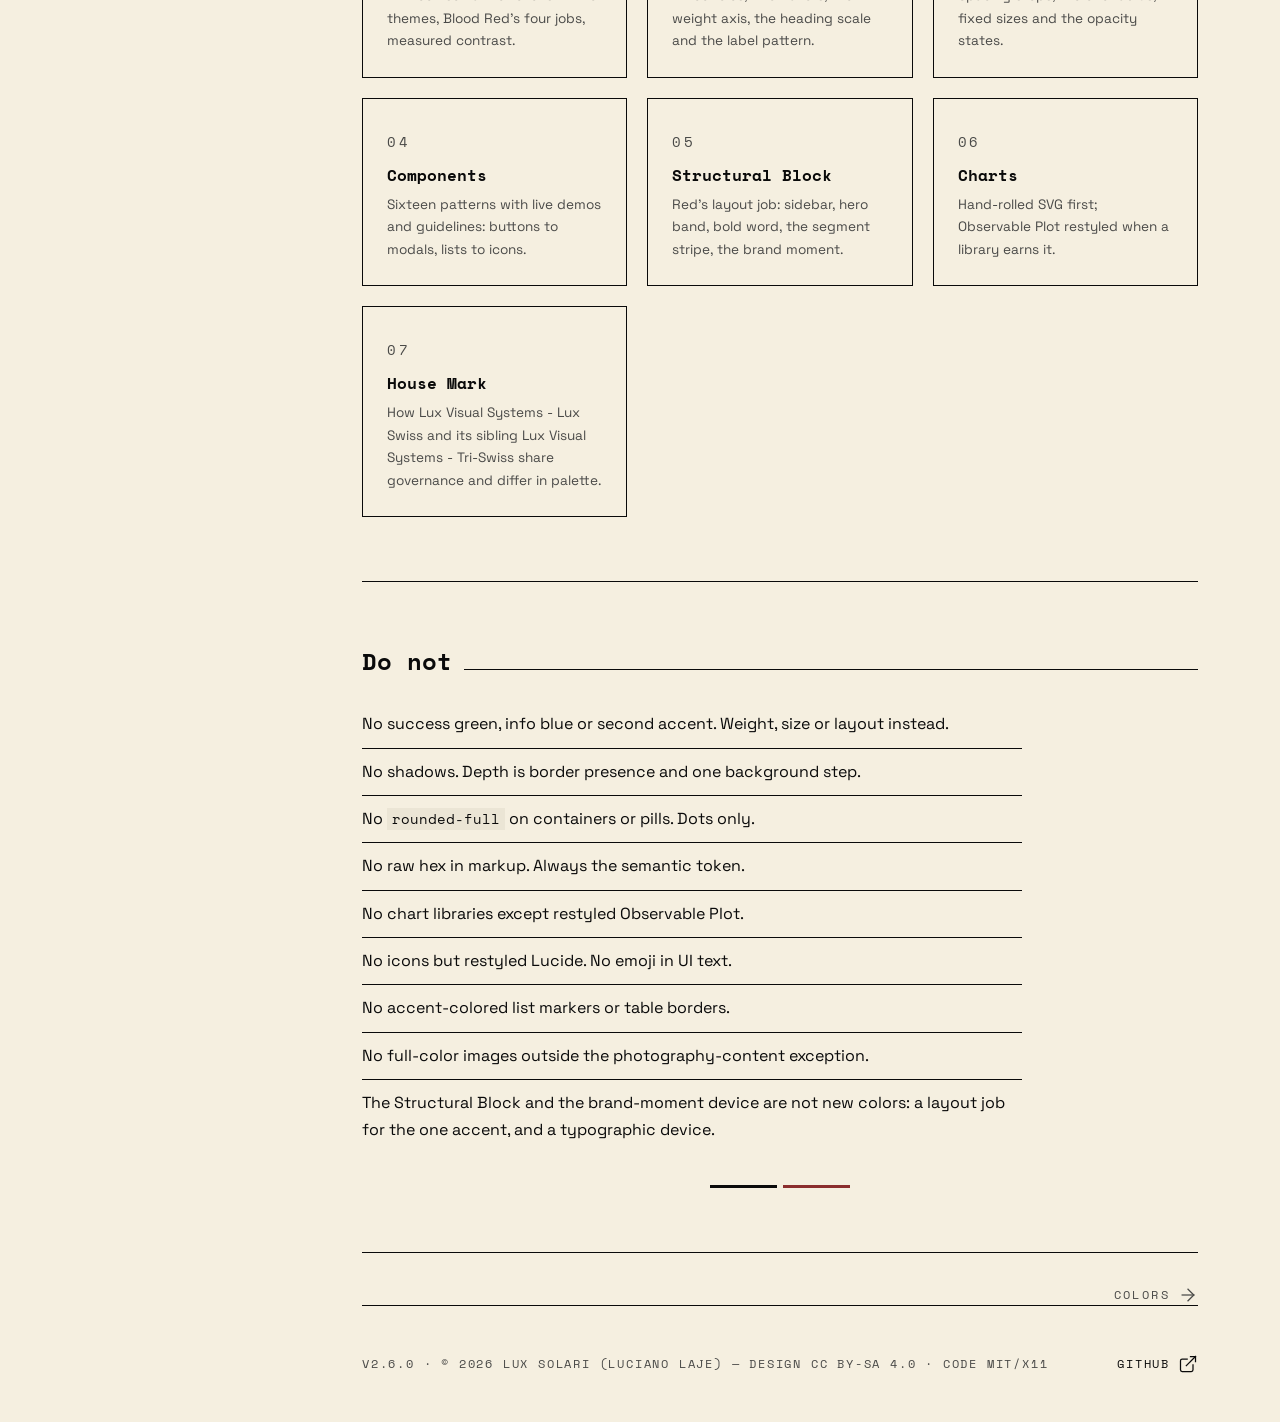
==== commit ed41c6c8: "docs(editions): make Supporter Edition comparison evergreen" ====
--- a/docs/index.html
+++ b/docs/index.html
@@ -116,12 +116,12 @@
                 <article class="card">
                   <p class="label">Supporter Edition</p>
                   <h3 style="margin-top:12px;">Interface design and image direction.</h3>
-                  <p>The updated pack is being prepared with Lux Swiss and Image Direction: guidance for building an interface and directing the imagery around it, in one visual family.</p>
+                  <p>Supporter Edition combines Lux Swiss with Image Direction: guidance for building an interface and directing the imagery around it, in one visual family.</p>
                   <p>Agensi manages the purchase and access through its curated catalogue. The open-source interface system remains available separately.</p>
                   <a href="https://www.agensi.io/skills/lux-visual-systems-lux-swiss" class="btn btn-outlined" style="margin-top:16px;">View Supporter Edition on Agensi</a>
                 </article>
               </div>
-              <p style="margin-top:20px; color:var(--muted-foreground);">Updated packs are in preparation or review. Check the live listing for the version currently delivered, included files and price. A bundle of both systems with the shared Image Direction workflow is planned.</p>
+              <p style="margin-top:20px; color:var(--muted-foreground);">Check the Agensi listing for the current version, included files and price.</p>
               <p style="color:var(--muted-foreground);">Image generation requires your agent's own image tool. Reference images must be supplied through a host that can show them to the agent; Agensi's text delivery does not supply their pixels. <a href="https://www.agensi.io/docs/how-agents-load-skills">Delivery details</a>.</p>
             </section>
             <aside aria-label="Optional support" style="margin-top:24px; border-left:3px solid var(--border); padding:8px 0 8px 24px;">
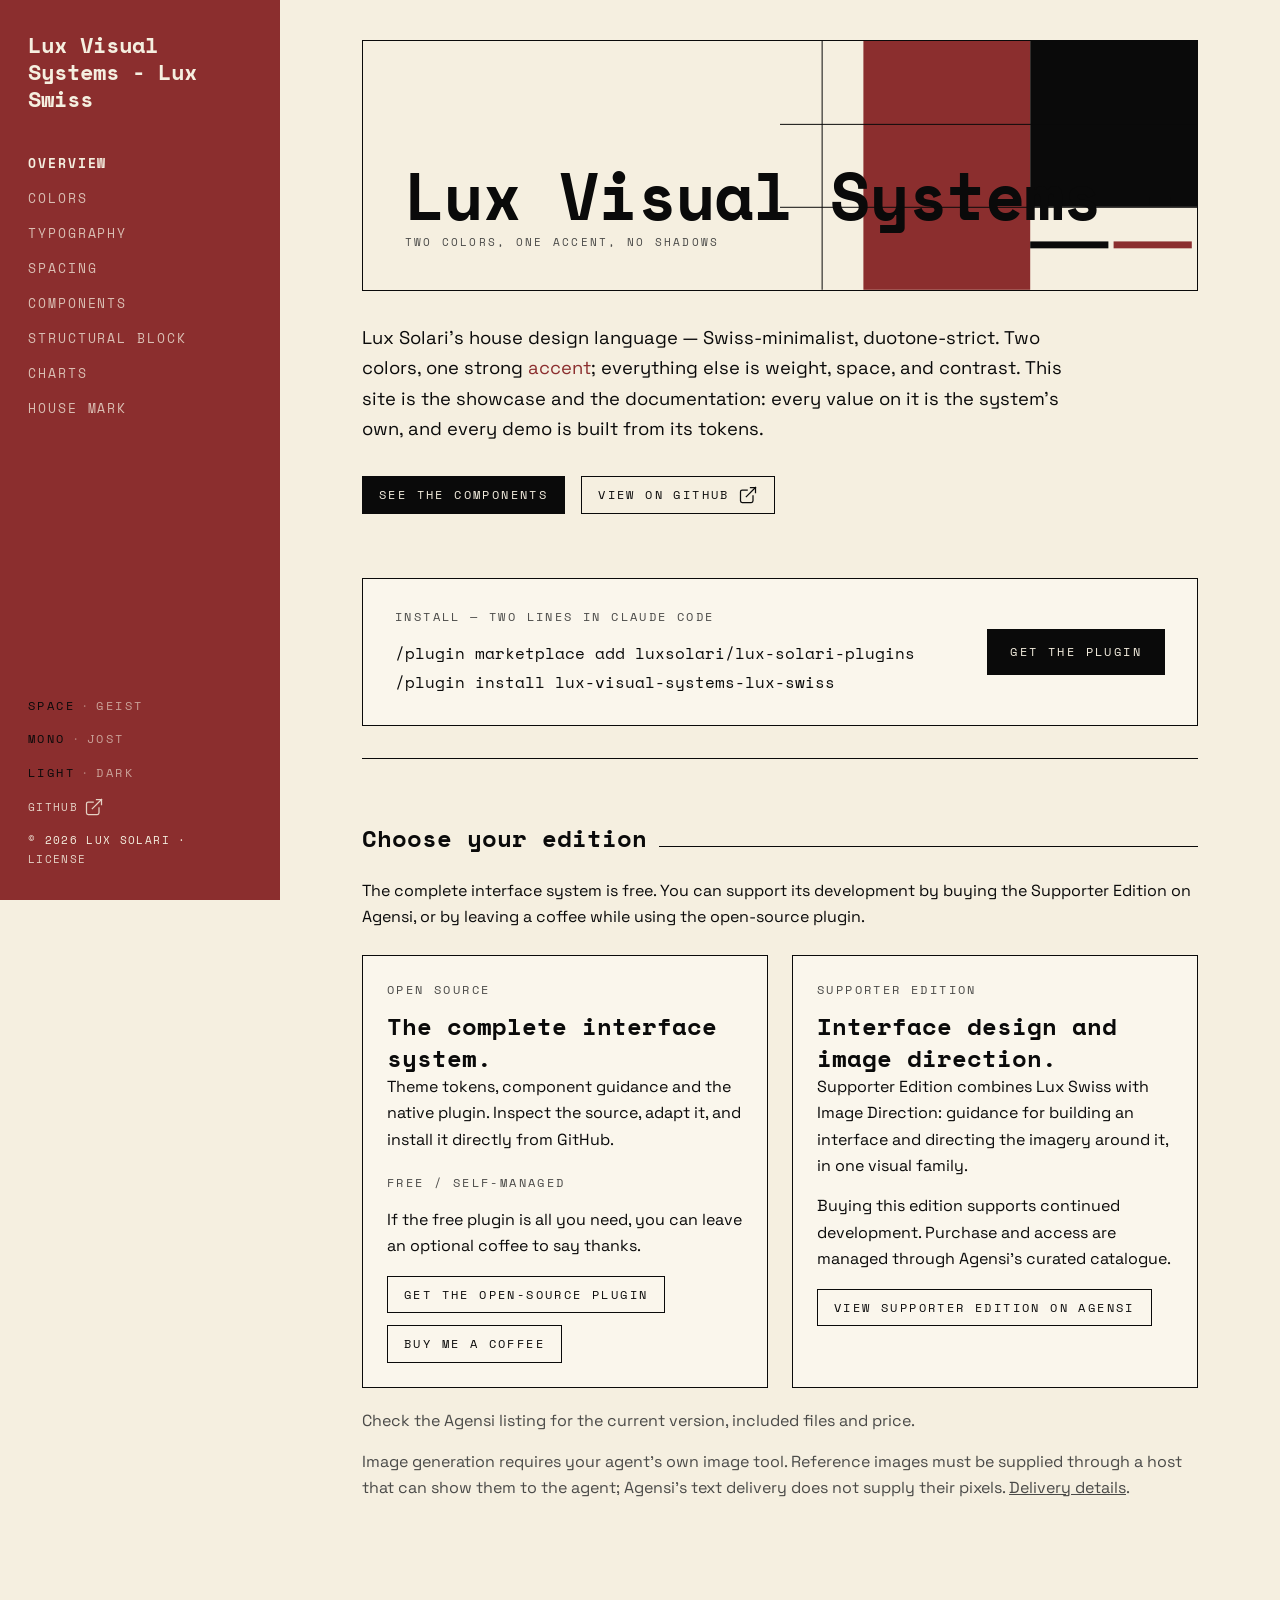
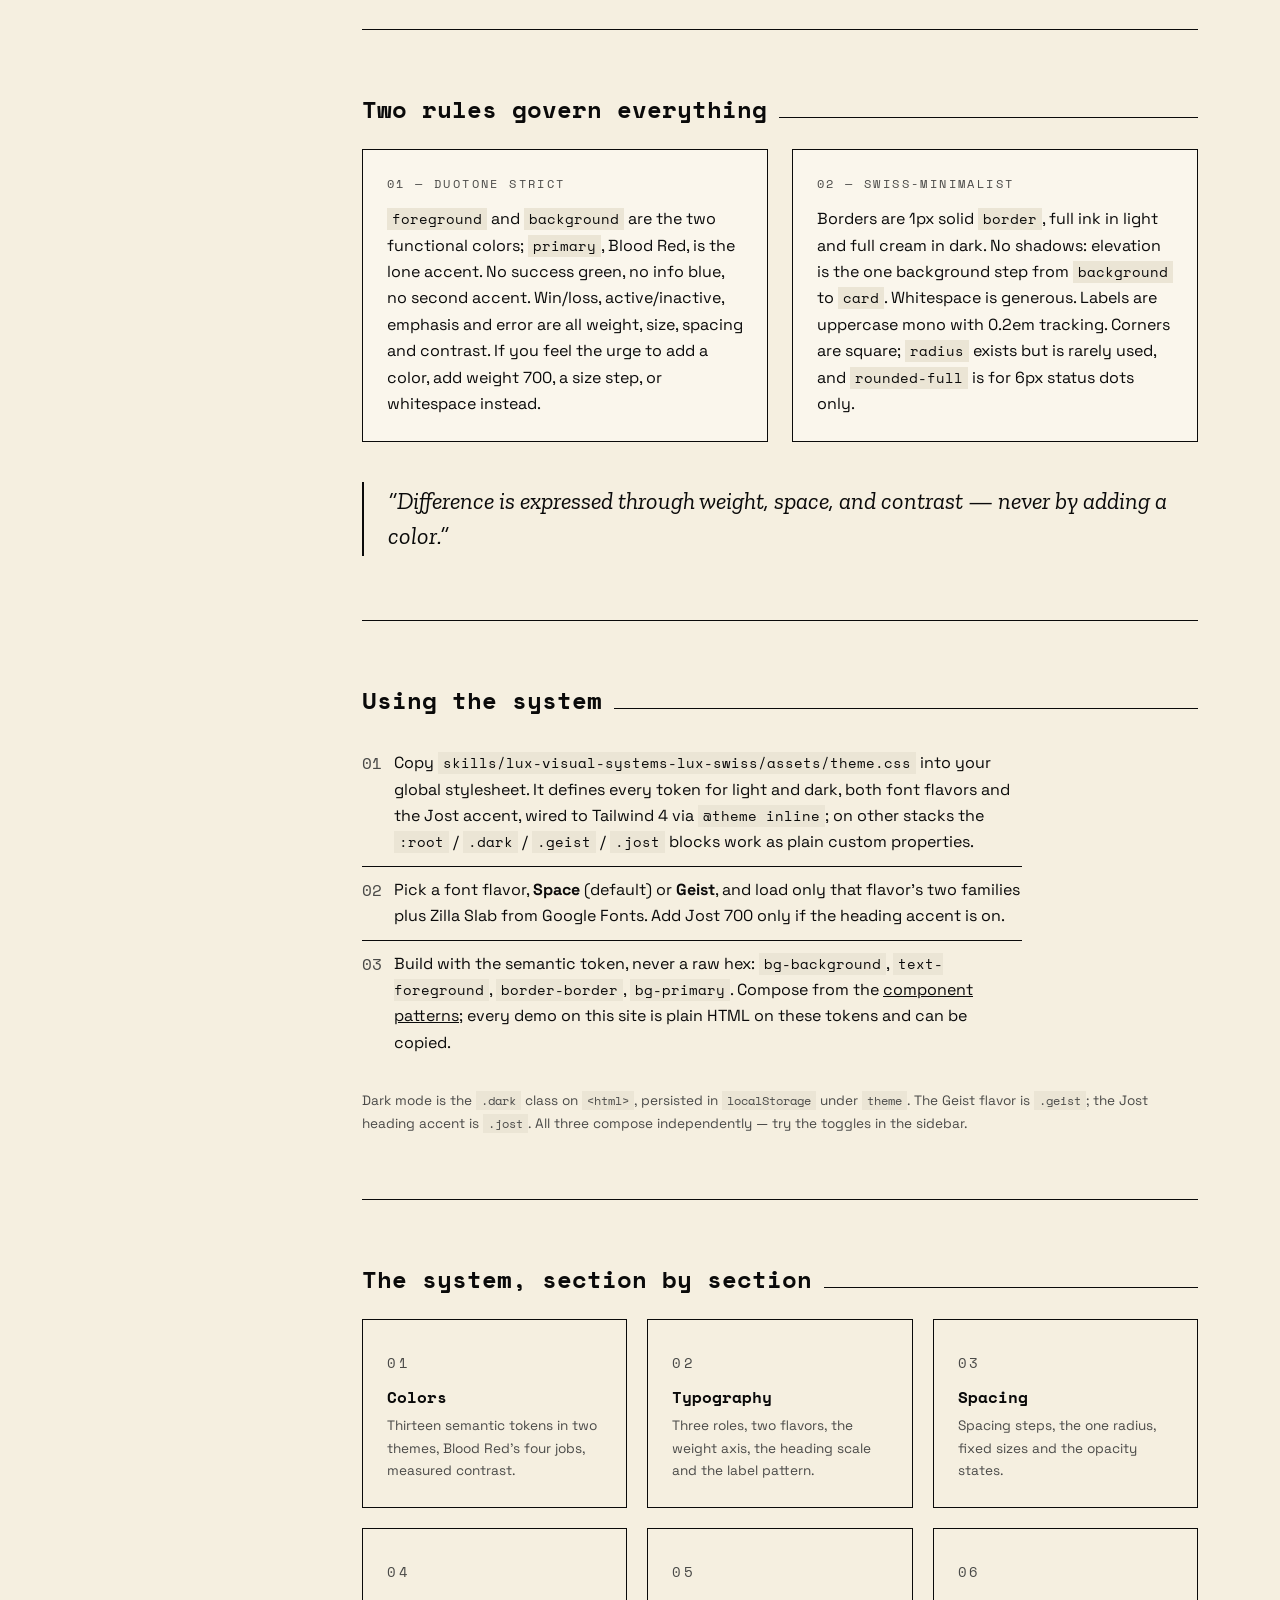
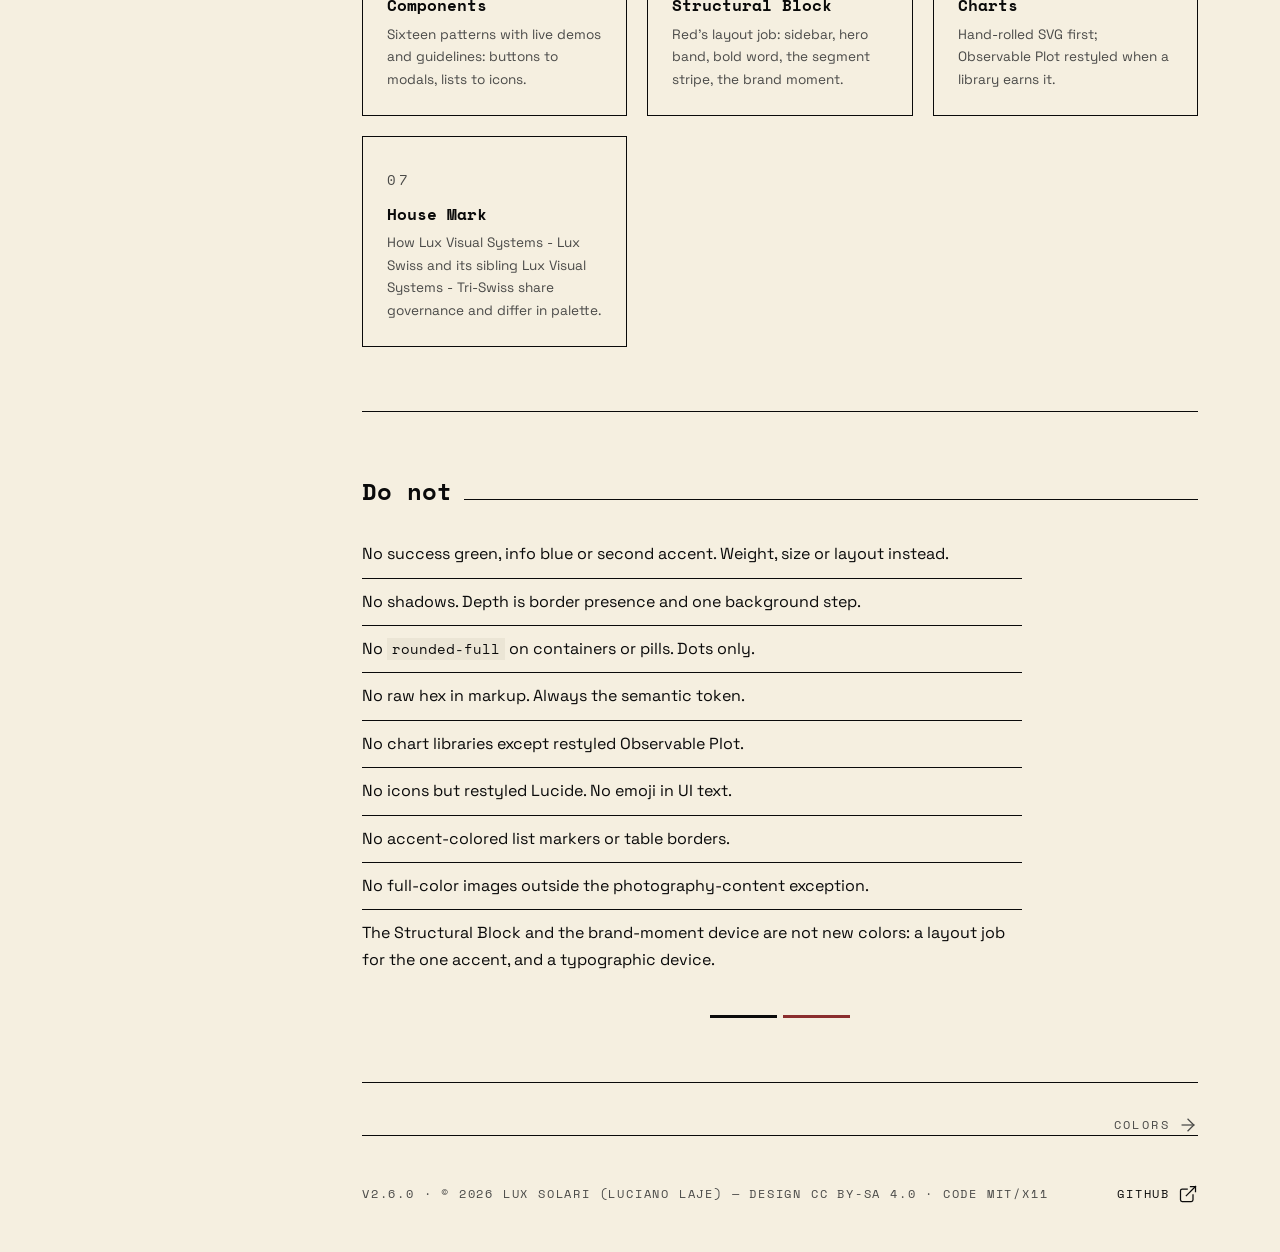
==== commit 0f679a79: "docs(support): clarify purchase and donation choices" ====
--- a/docs/index.html
+++ b/docs/index.html
@@ -104,31 +104,30 @@
             </div>
             <section id="editions" aria-labelledby="editions-title" style="margin-top:32px;">
               <div class="divider"><h3 id="editions-title">Choose your edition</h3><span class="rule"></span></div>
-              <p>The interface system stays free and open source. Supporter Edition is the paid Agensi offer: the same design foundation, with a broader creative workflow and managed access.</p>
+              <p>The complete interface system is free. You can support its development by buying the Supporter Edition on Agensi, or by leaving a coffee while using the open-source plugin.</p>
               <div class="grid grid-2" style="gap:24px; margin-top:24px;">
                 <article class="card">
                   <p class="label">Open Source</p>
                   <h3 style="margin-top:12px;">The complete interface system.</h3>
                   <p>Theme tokens, component guidance and the native plugin. Inspect the source, adapt it, and install it directly from GitHub.</p>
                   <p class="label" style="margin-top:20px;">Free / self-managed</p>
-                  <a href="https://github.com/luxsolari/lux-visual-systems-lux-swiss" class="btn btn-outlined" style="margin-top:16px;">Get the open-source plugin</a>
+                  <p>If the free plugin is all you need, you can leave an optional coffee to say thanks.</p>
+                  <div class="row" style="margin-top:16px;">
+                  <a href="https://github.com/luxsolari/lux-visual-systems-lux-swiss" class="btn btn-outlined">Get the open-source plugin</a>
+                    <a href="https://buymeacoffee.com/lux.solari" class="btn btn-outlined">Buy me a coffee</a>
+                  </div>
                 </article>
                 <article class="card">
                   <p class="label">Supporter Edition</p>
                   <h3 style="margin-top:12px;">Interface design and image direction.</h3>
                   <p>Supporter Edition combines Lux Swiss with Image Direction: guidance for building an interface and directing the imagery around it, in one visual family.</p>
-                  <p>Agensi manages the purchase and access through its curated catalogue. The open-source interface system remains available separately.</p>
+                  <p>Buying this edition supports continued development. Purchase and access are managed through Agensi's curated catalogue.</p>
                   <a href="https://www.agensi.io/skills/lux-visual-systems-lux-swiss" class="btn btn-outlined" style="margin-top:16px;">View Supporter Edition on Agensi</a>
                 </article>
               </div>
               <p style="margin-top:20px; color:var(--muted-foreground);">Check the Agensi listing for the current version, included files and price.</p>
               <p style="color:var(--muted-foreground);">Image generation requires your agent's own image tool. Reference images must be supplied through a host that can show them to the agent; Agensi's text delivery does not supply their pixels. <a href="https://www.agensi.io/docs/how-agents-load-skills">Delivery details</a>.</p>
             </section>
-            <aside aria-label="Optional support" style="margin-top:24px; border-left:3px solid var(--border); padding:8px 0 8px 24px;">
-              <p class="label" style="margin-bottom:12px;">Support the work</p>
-              <p>Built in my spare time. Open source has many virtues; paying for its own development is rarely one of them.</p>
-              <a href="https://buymeacoffee.com/lux.solari" class="btn btn-outlined" style="margin-top:16px;">Buy me a coffee</a>
-            </aside>
           </section>
 
           <section id="rules">
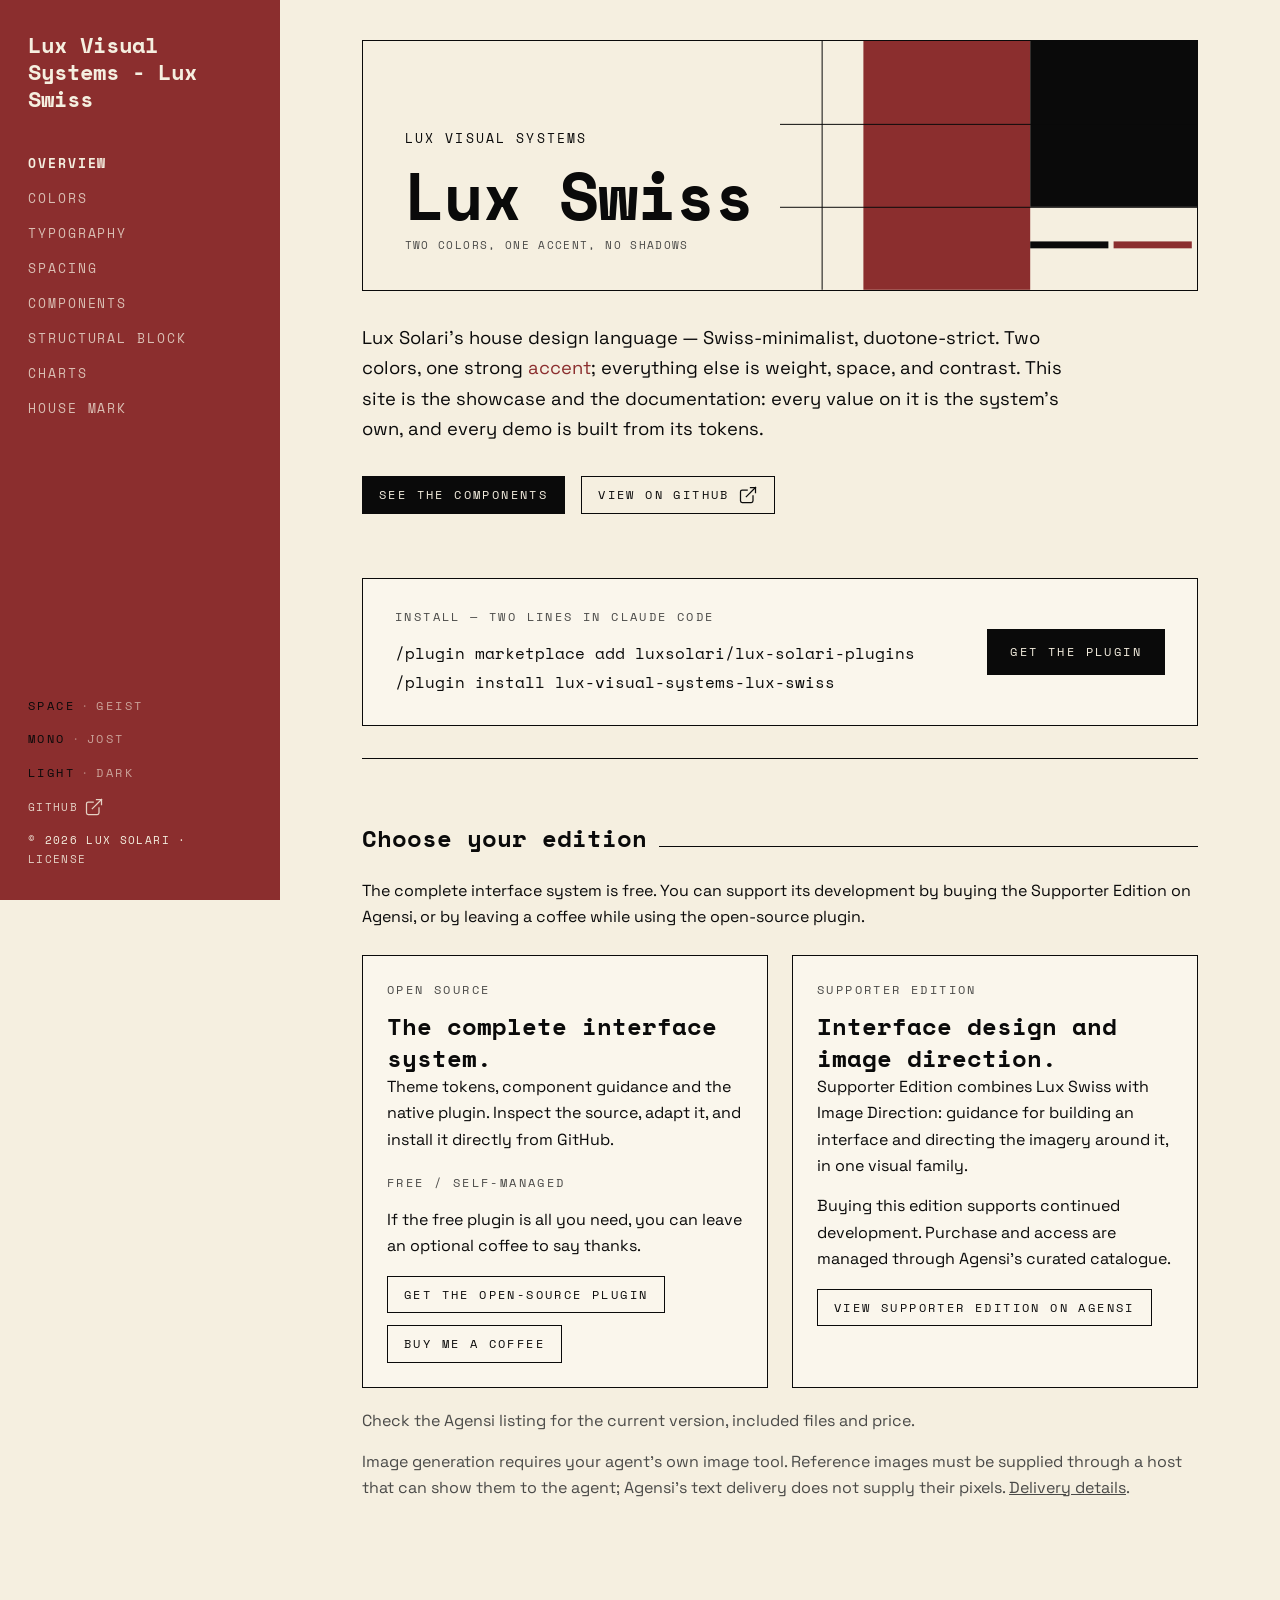
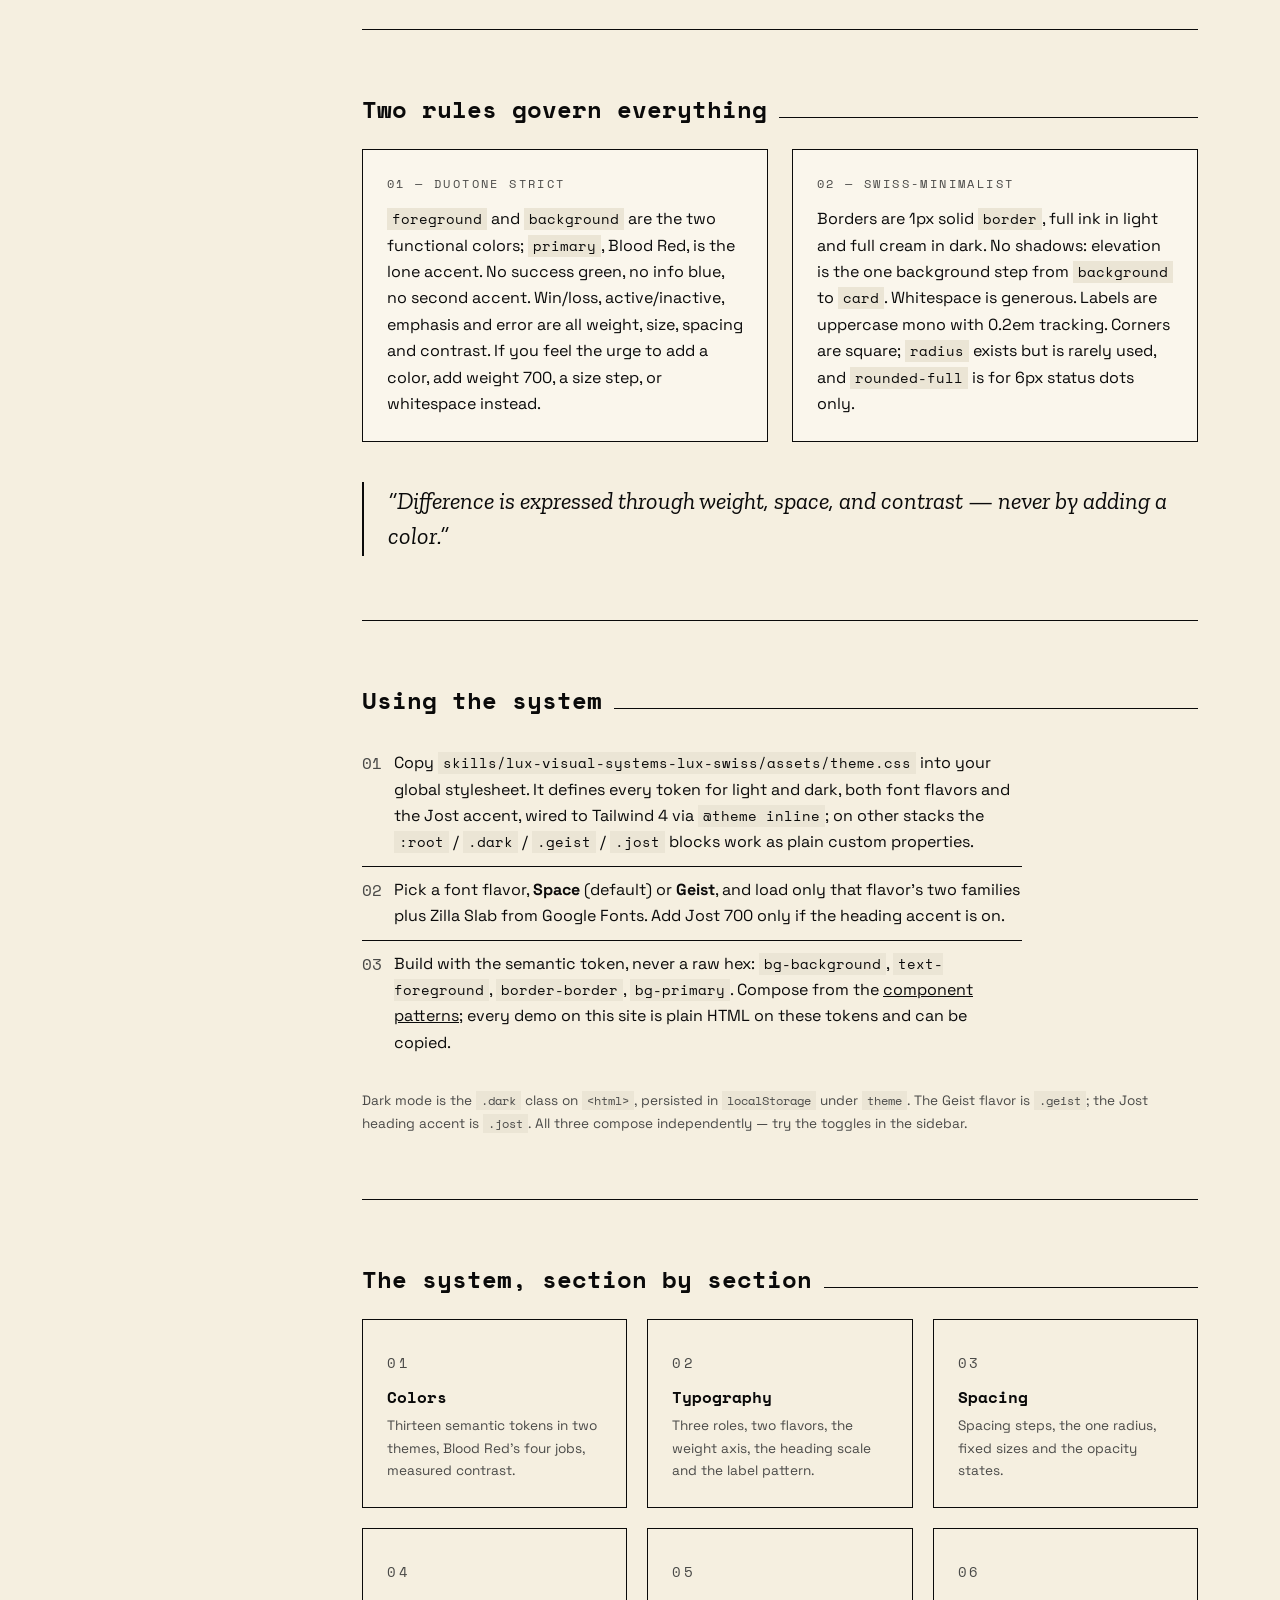
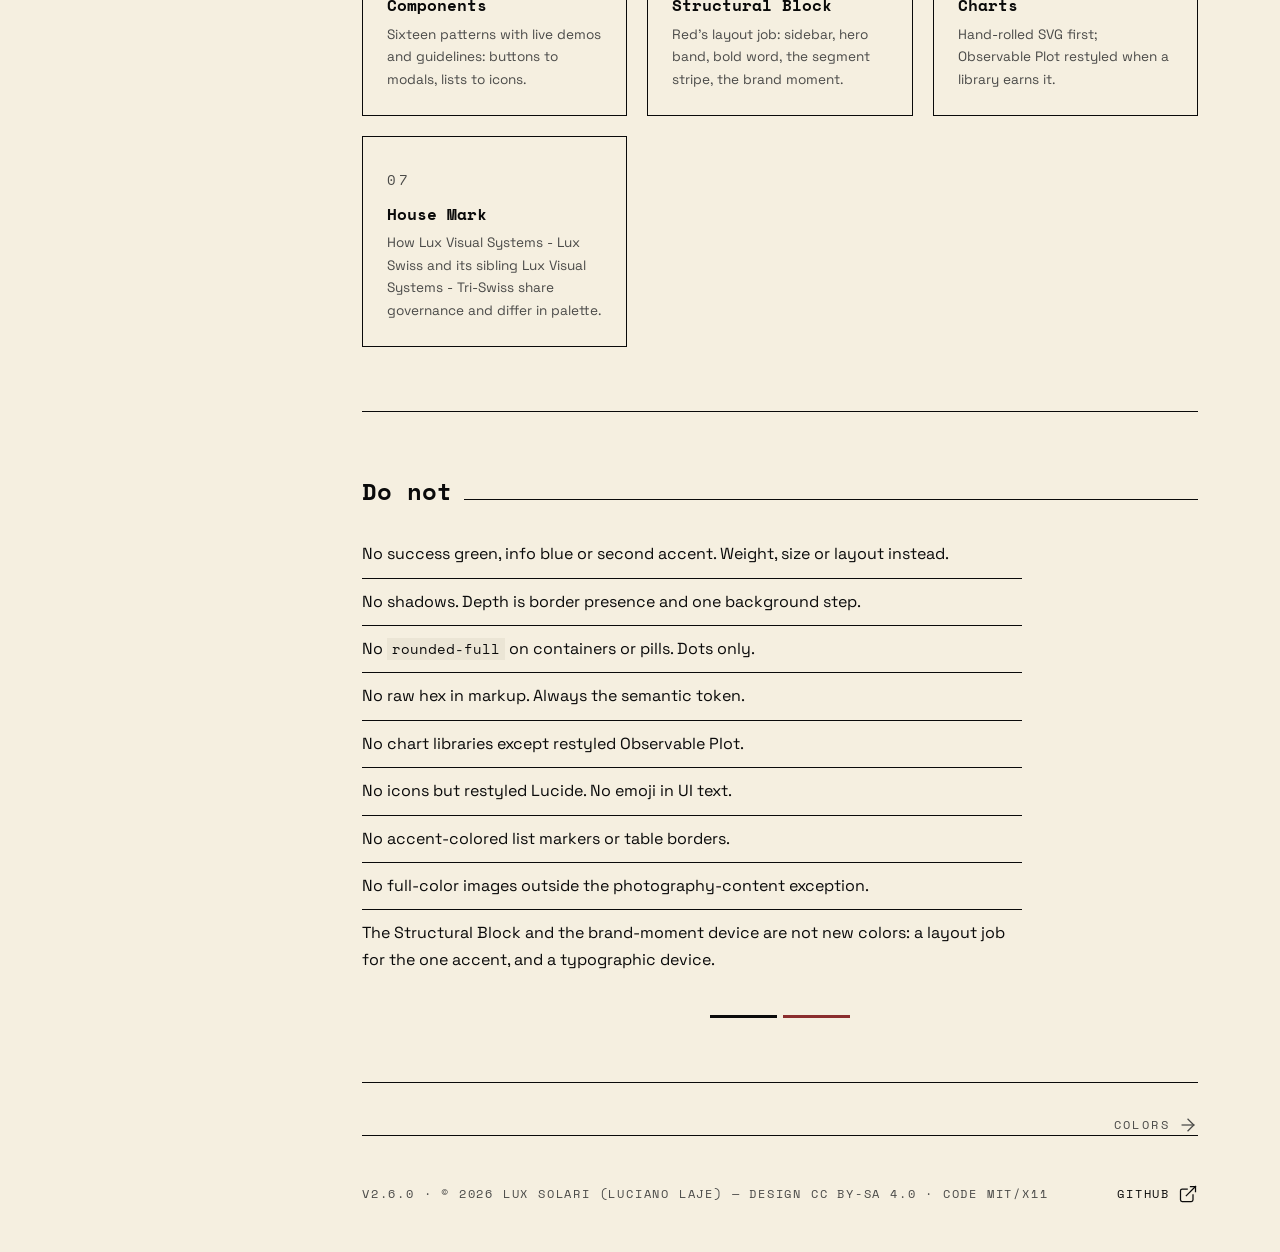
==== commit f56f8821: "fix(branding): fit family names within banner graphics" ====
--- a/docs/index.html
+++ b/docs/index.html
@@ -77,7 +77,8 @@
                 <rect class="ink" x="768" y="232" width="90" height="8"/>
                 <rect class="red" x="864" y="232" width="90" height="8"/>
               </svg>
-              <p class="name">Lux Visual Systems - Lux Swiss</p>
+              <p class="family">Lux Visual Systems</p>
+              <p class="name">Lux Swiss</p>
               <p class="tagline">Two colors, one accent, no shadows</p>
               </div>
             </div>
@@ -122,7 +123,7 @@
                   <h3 style="margin-top:12px;">Interface design and image direction.</h3>
                   <p>Supporter Edition combines Lux Swiss with Image Direction: guidance for building an interface and directing the imagery around it, in one visual family.</p>
                   <p>Buying this edition supports continued development. Purchase and access are managed through Agensi's curated catalogue.</p>
-                  <a href="https://www.agensi.io/skills/lux-visual-systems-lux-swiss" class="btn btn-outlined" style="margin-top:16px;">View Supporter Edition on Agensi</a>
+                  <a href="https://www.agensi.io/skills/lux-visual-systems-lux-swiss-supporter-edition" class="btn btn-outlined" style="margin-top:16px;">View Supporter Edition on Agensi</a>
                 </article>
               </div>
               <p style="margin-top:20px; color:var(--muted-foreground);">Check the Agensi listing for the current version, included files and price.</p>
@@ -189,7 +190,8 @@
                border:1px solid var(--border);">
             <p class="label">Claude Code plugin</p>
             <div>
-              <h1 style="font-size:4.5rem; line-height:1.05; margin:0;">Lux Visual Systems - Lux Swiss.</h1>
+              <p class="label" style="margin:0 0 16px;">Lux Visual Systems</p>
+              <h1 style="font-size:4.5rem; line-height:1.05; margin:0;">Lux Swiss.</h1>
               <p style="font-family:var(--font-mono); font-size:1.25rem; margin:20px 0 0; color:var(--muted-foreground);">Two colors. One accent. No shadows.</p>
             </div>
             <p style="font-family:var(--font-mono); font-size:1rem; letter-spacing:0.1em; margin:0;">/plugin install lux-visual-systems-lux-swiss</p>
--- a/docs/assets/site.css
+++ b/docs/assets/site.css
@@ -253,11 +253,23 @@
 .cover .red { fill:var(--primary); }
 .cover .ink { fill:var(--foreground); }
 .cover .rule { stroke:var(--border); stroke-width:1; fill:none; vector-effect:non-scaling-stroke; }
+.cover .family { position:absolute; left:5%; bottom:57%; max-width:45%; margin:0; font-family:var(--font-mono);
+  font-weight:400; font-size:max(8px, 1.6cqw); line-height:1.4; letter-spacing:0.16em; text-transform:uppercase; color:var(--foreground); }
 .cover .name { position:absolute; left:5%; bottom:25.7%; margin:0; font-family:var(--font-display);
   font-weight:700; font-size:7.9cqw; line-height:0.92; letter-spacing:-0.02em; color:var(--foreground); white-space:nowrap; }
 .cover .tagline { position:absolute; left:5%; bottom:15.3%; margin:0; font-family:var(--font-mono);
-  font-size:max(8px, 1.35cqw); letter-spacing:0.2em; text-transform:uppercase; color:var(--muted-foreground); }
+  font-size:max(7px, 1.35cqw); max-width:46%; line-height:1.35; letter-spacing:0.12em; text-transform:uppercase; color:var(--muted-foreground); }
 .cover-wrap { container-type:inline-size; }
+
+/* Keep the short variant title inside the clear field at compact banner sizes. */
+@container (max-width: 480px) {
+  .cover .family { bottom:65%; }
+  .cover .name { bottom:34%; }
+  .cover .tagline { bottom:8%; }
+}
+@container (max-width: 340px) {
+  .cover .tagline { display:none; }
+}
 
 /* ---------- Responsive ---------- */
 @media (max-width: 860px) {
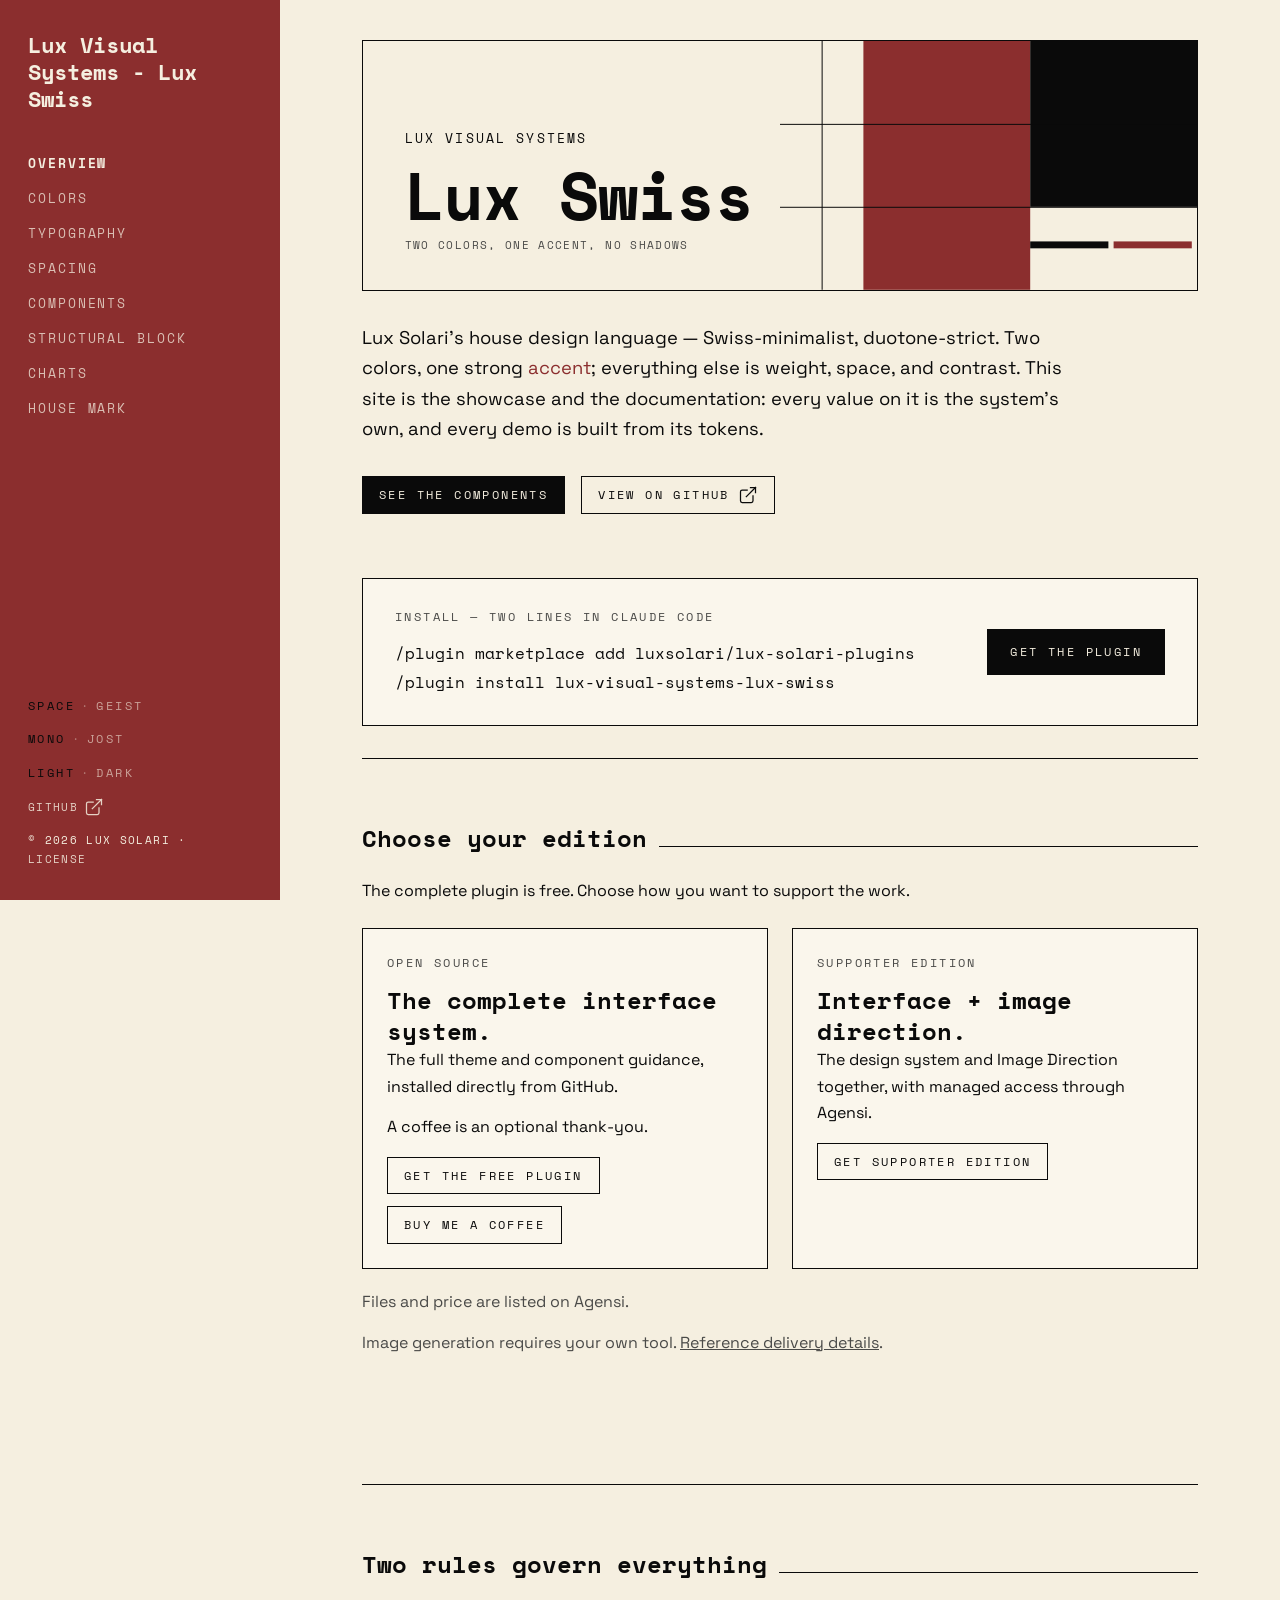
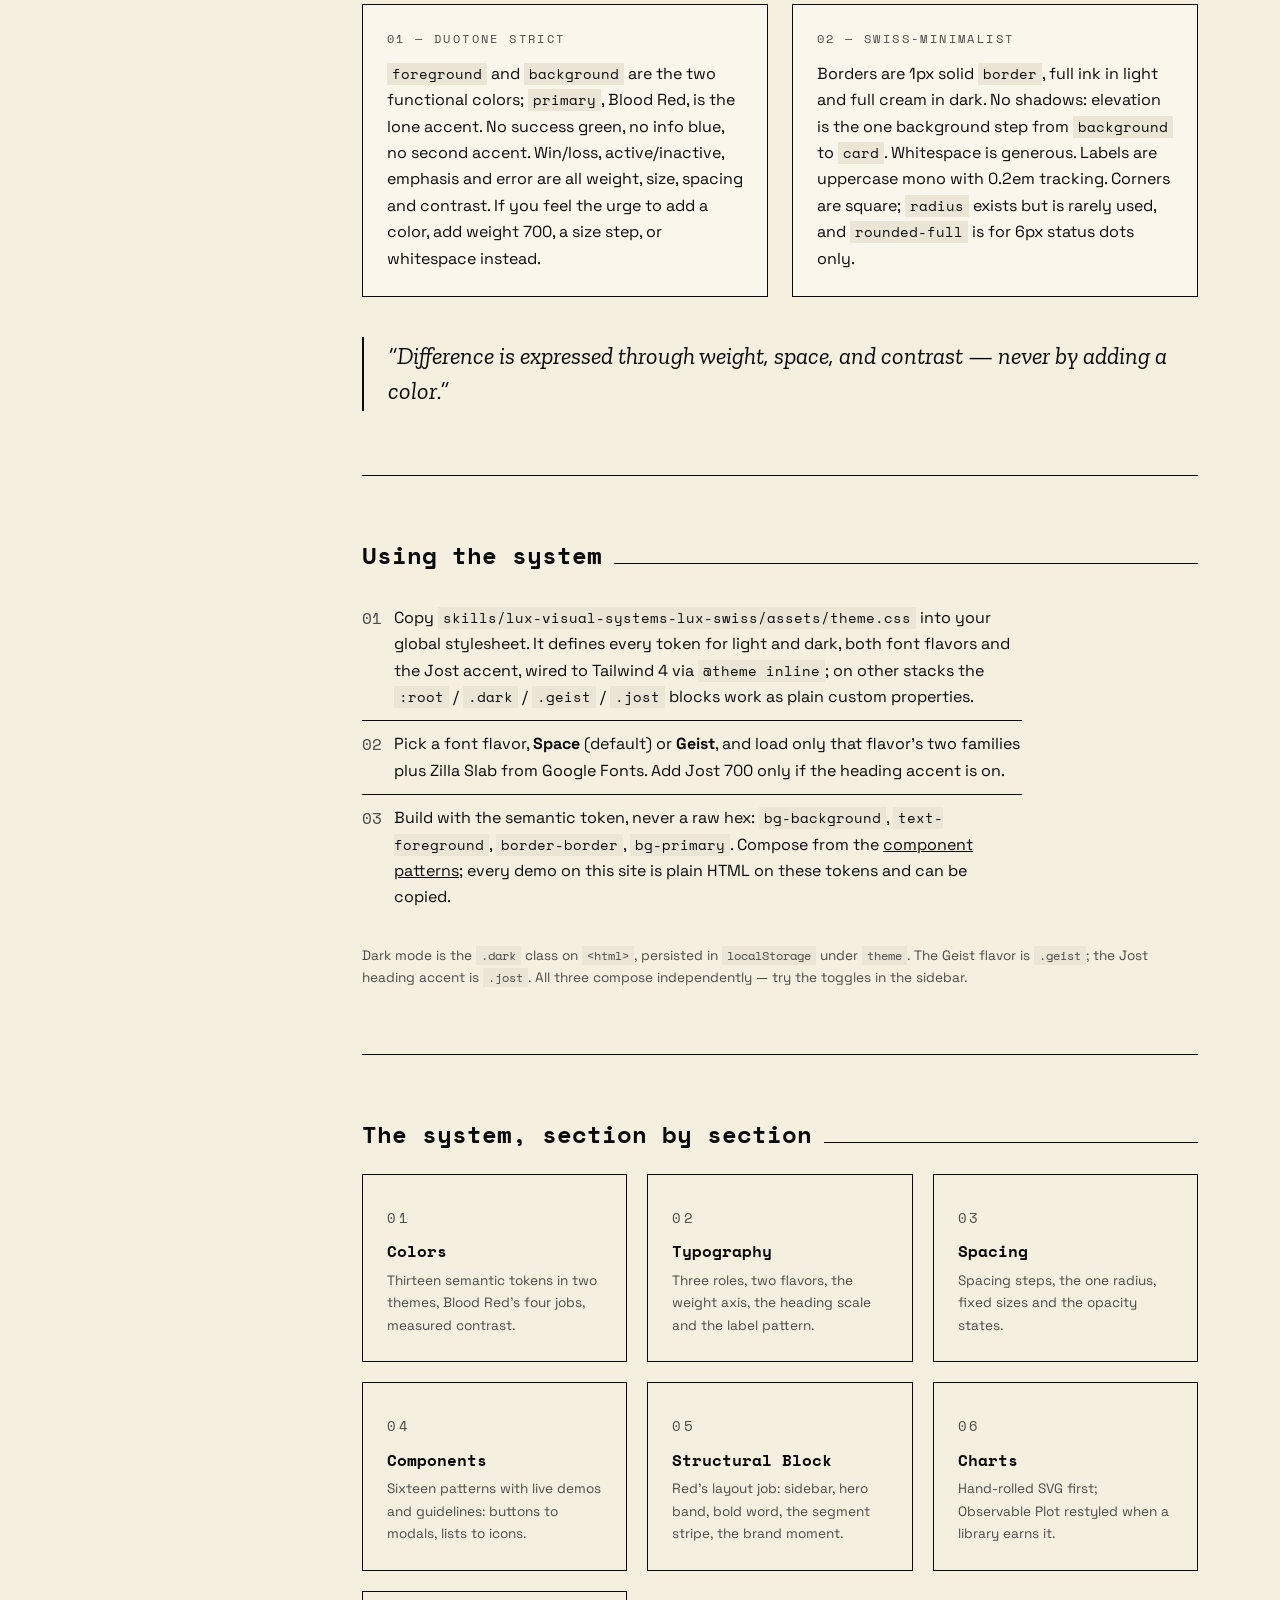
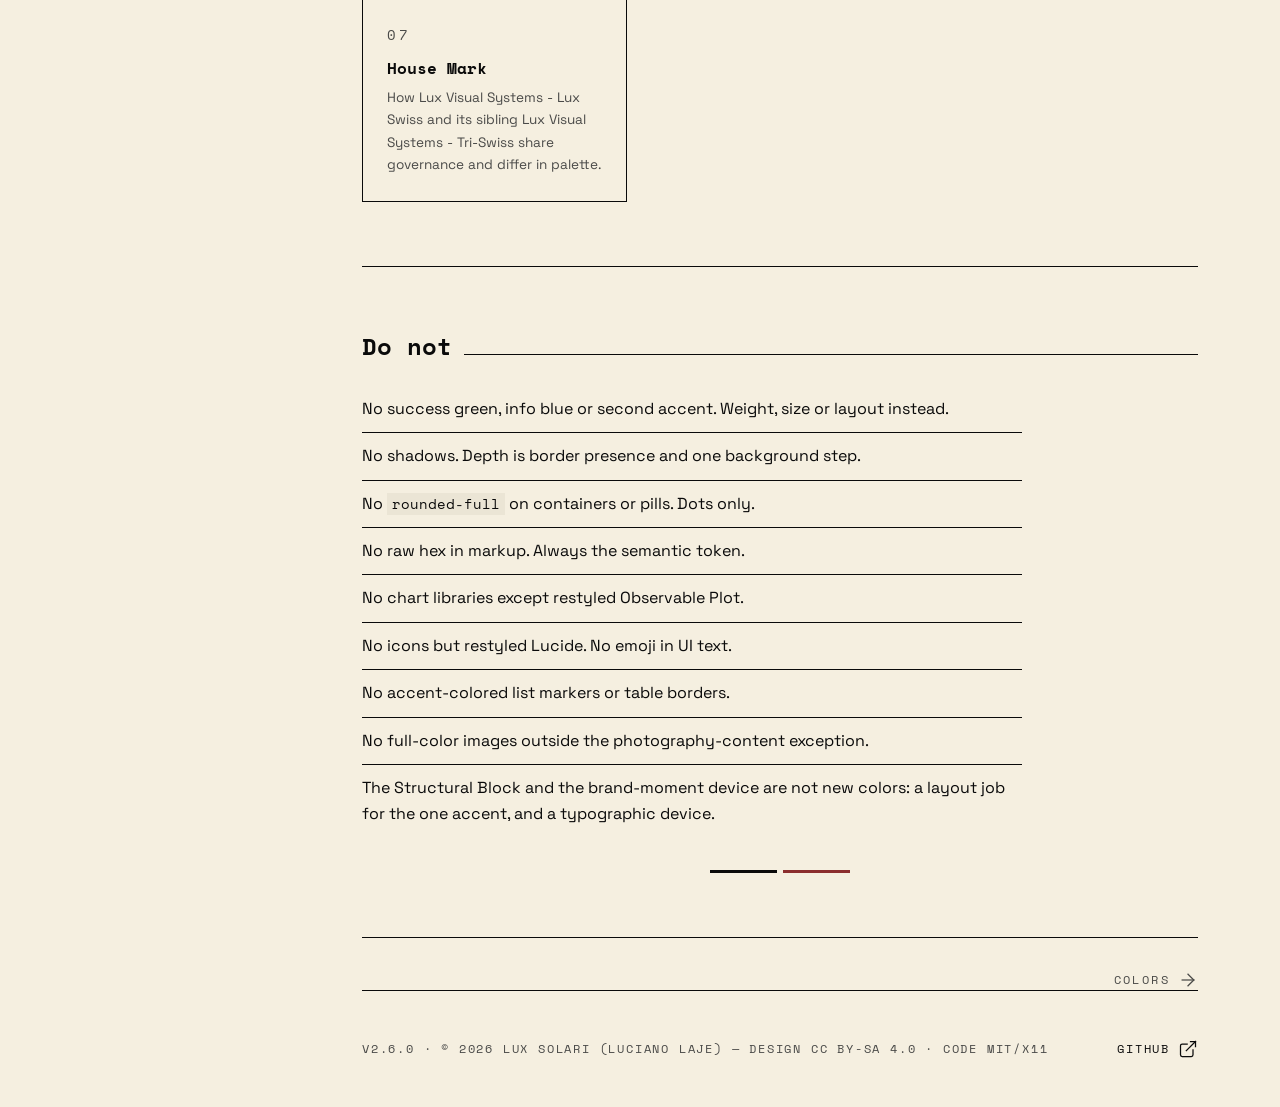
==== commit c5120168: "docs(editions): shorten comparison while preserving support choices" ====
--- a/docs/index.html
+++ b/docs/index.html
@@ -105,29 +105,28 @@
             </div>
             <section id="editions" aria-labelledby="editions-title" style="margin-top:32px;">
               <div class="divider"><h3 id="editions-title">Choose your edition</h3><span class="rule"></span></div>
-              <p>The complete interface system is free. You can support its development by buying the Supporter Edition on Agensi, or by leaving a coffee while using the open-source plugin.</p>
+              <p>The complete plugin is free. Choose how you want to support the work.</p>
               <div class="grid grid-2" style="gap:24px; margin-top:24px;">
                 <article class="card">
                   <p class="label">Open Source</p>
                   <h3 style="margin-top:12px;">The complete interface system.</h3>
-                  <p>Theme tokens, component guidance and the native plugin. Inspect the source, adapt it, and install it directly from GitHub.</p>
-                  <p class="label" style="margin-top:20px;">Free / self-managed</p>
-                  <p>If the free plugin is all you need, you can leave an optional coffee to say thanks.</p>
+                  <p>The full theme and component guidance, installed directly from GitHub.</p>
+
+                  <p>A coffee is an optional thank-you.</p>
                   <div class="row" style="margin-top:16px;">
-                  <a href="https://github.com/luxsolari/lux-visual-systems-lux-swiss" class="btn btn-outlined">Get the open-source plugin</a>
+                  <a href="https://github.com/luxsolari/lux-visual-systems-lux-swiss" class="btn btn-outlined">Get the free plugin</a>
                     <a href="https://buymeacoffee.com/lux.solari" class="btn btn-outlined">Buy me a coffee</a>
                   </div>
                 </article>
                 <article class="card">
                   <p class="label">Supporter Edition</p>
-                  <h3 style="margin-top:12px;">Interface design and image direction.</h3>
-                  <p>Supporter Edition combines Lux Swiss with Image Direction: guidance for building an interface and directing the imagery around it, in one visual family.</p>
-                  <p>Buying this edition supports continued development. Purchase and access are managed through Agensi's curated catalogue.</p>
-                  <a href="https://www.agensi.io/skills/lux-visual-systems-lux-swiss-supporter-edition" class="btn btn-outlined" style="margin-top:16px;">View Supporter Edition on Agensi</a>
+                  <h3 style="margin-top:12px;">Interface + image direction.</h3>
+                  <p>The design system and Image Direction together, with managed access through Agensi.</p>
+                  <a href="https://www.agensi.io/skills/lux-visual-systems-lux-swiss-supporter-edition" class="btn btn-outlined" style="margin-top:16px;">Get Supporter Edition</a>
                 </article>
               </div>
-              <p style="margin-top:20px; color:var(--muted-foreground);">Check the Agensi listing for the current version, included files and price.</p>
-              <p style="color:var(--muted-foreground);">Image generation requires your agent's own image tool. Reference images must be supplied through a host that can show them to the agent; Agensi's text delivery does not supply their pixels. <a href="https://www.agensi.io/docs/how-agents-load-skills">Delivery details</a>.</p>
+              <p style="margin-top:20px; color:var(--muted-foreground);">Files and price are listed on Agensi.</p>
+              <p style="color:var(--muted-foreground);">Image generation requires your own tool. <a href="https://www.agensi.io/docs/how-agents-load-skills">Reference delivery details</a>.</p>
             </section>
           </section>
 
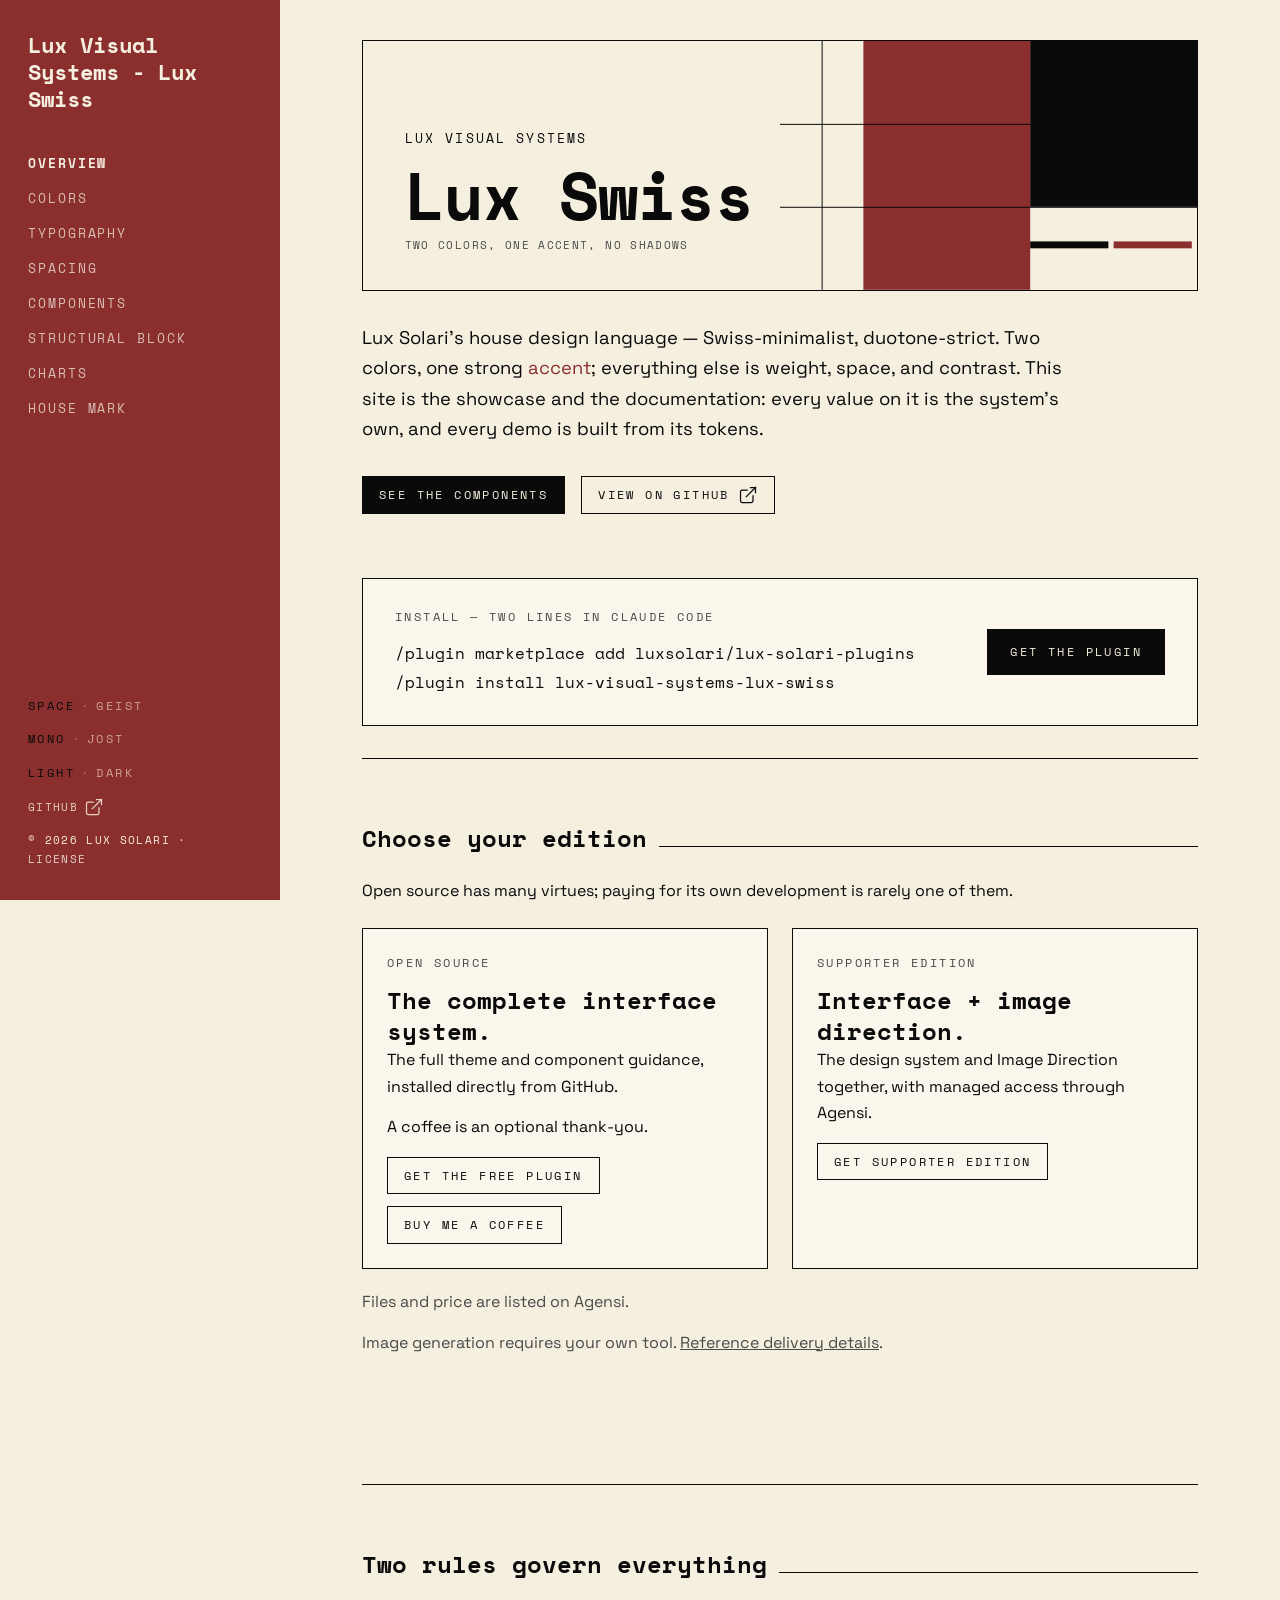
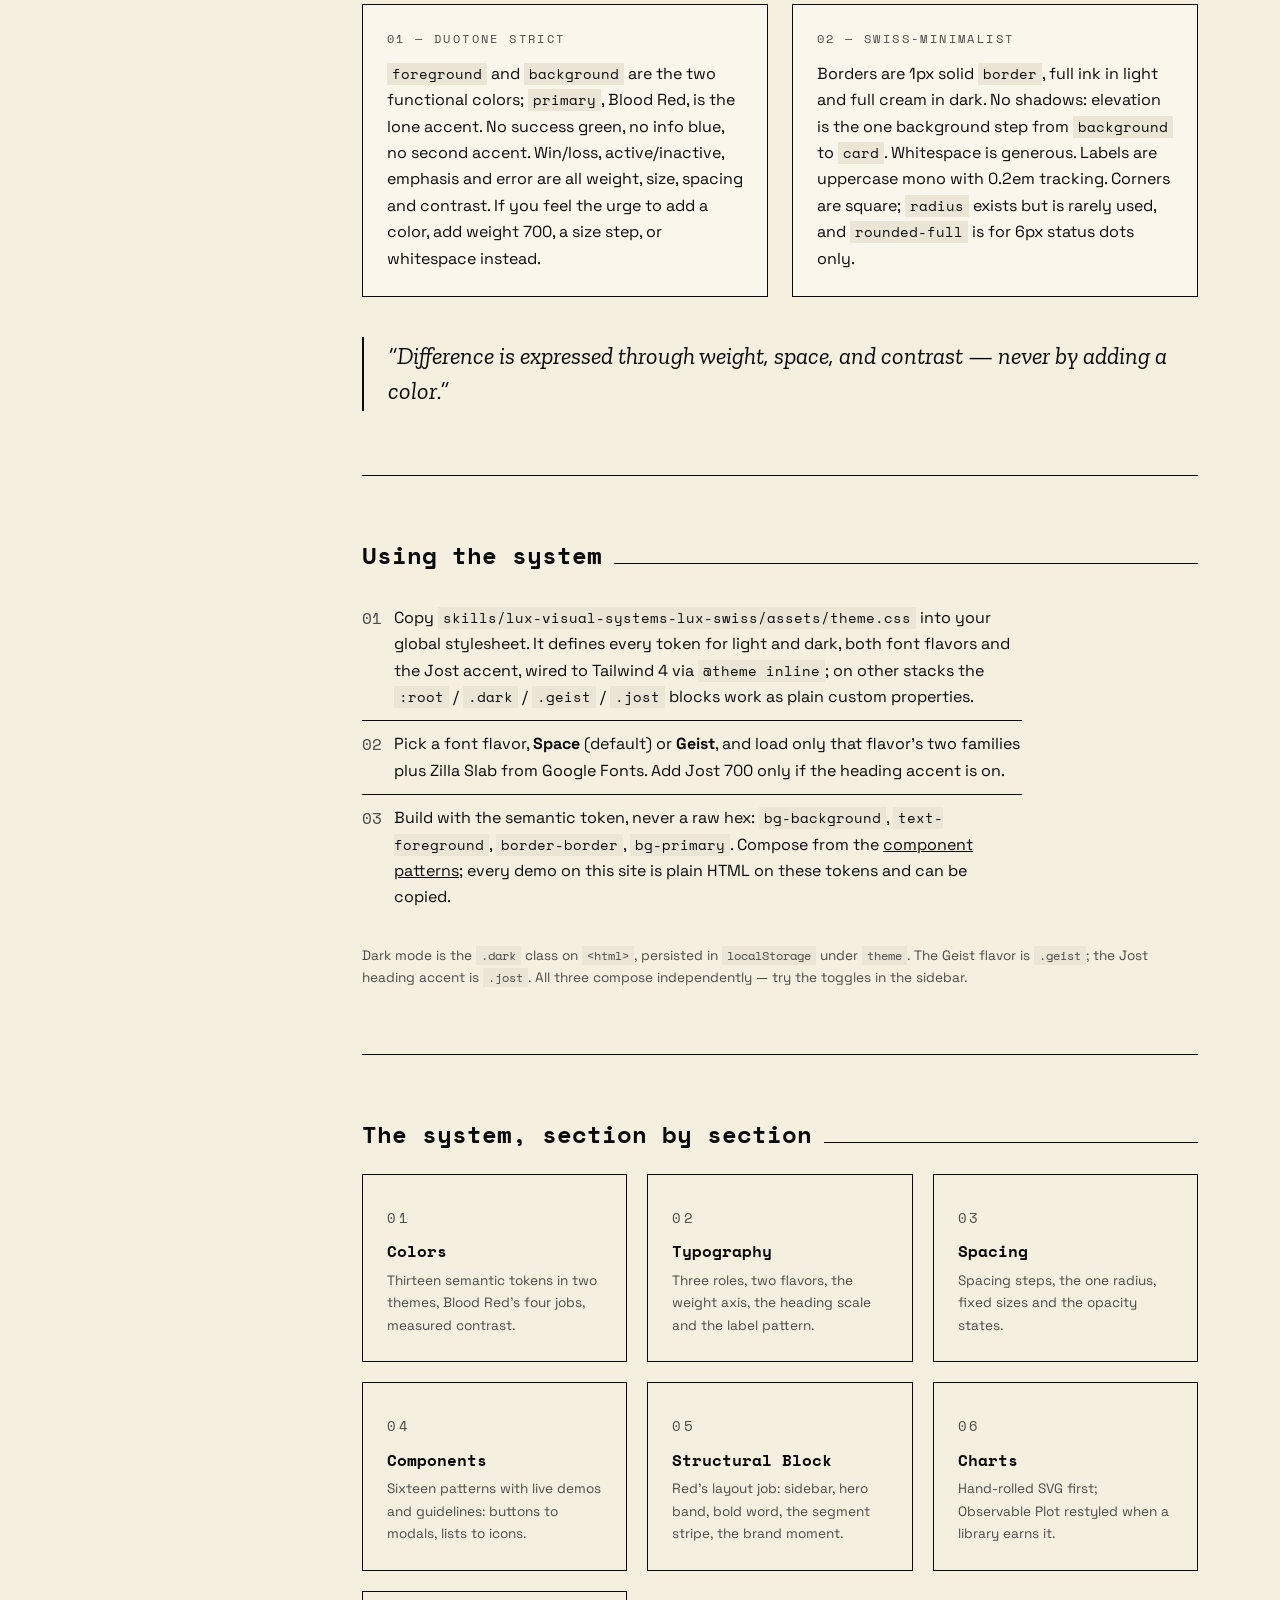
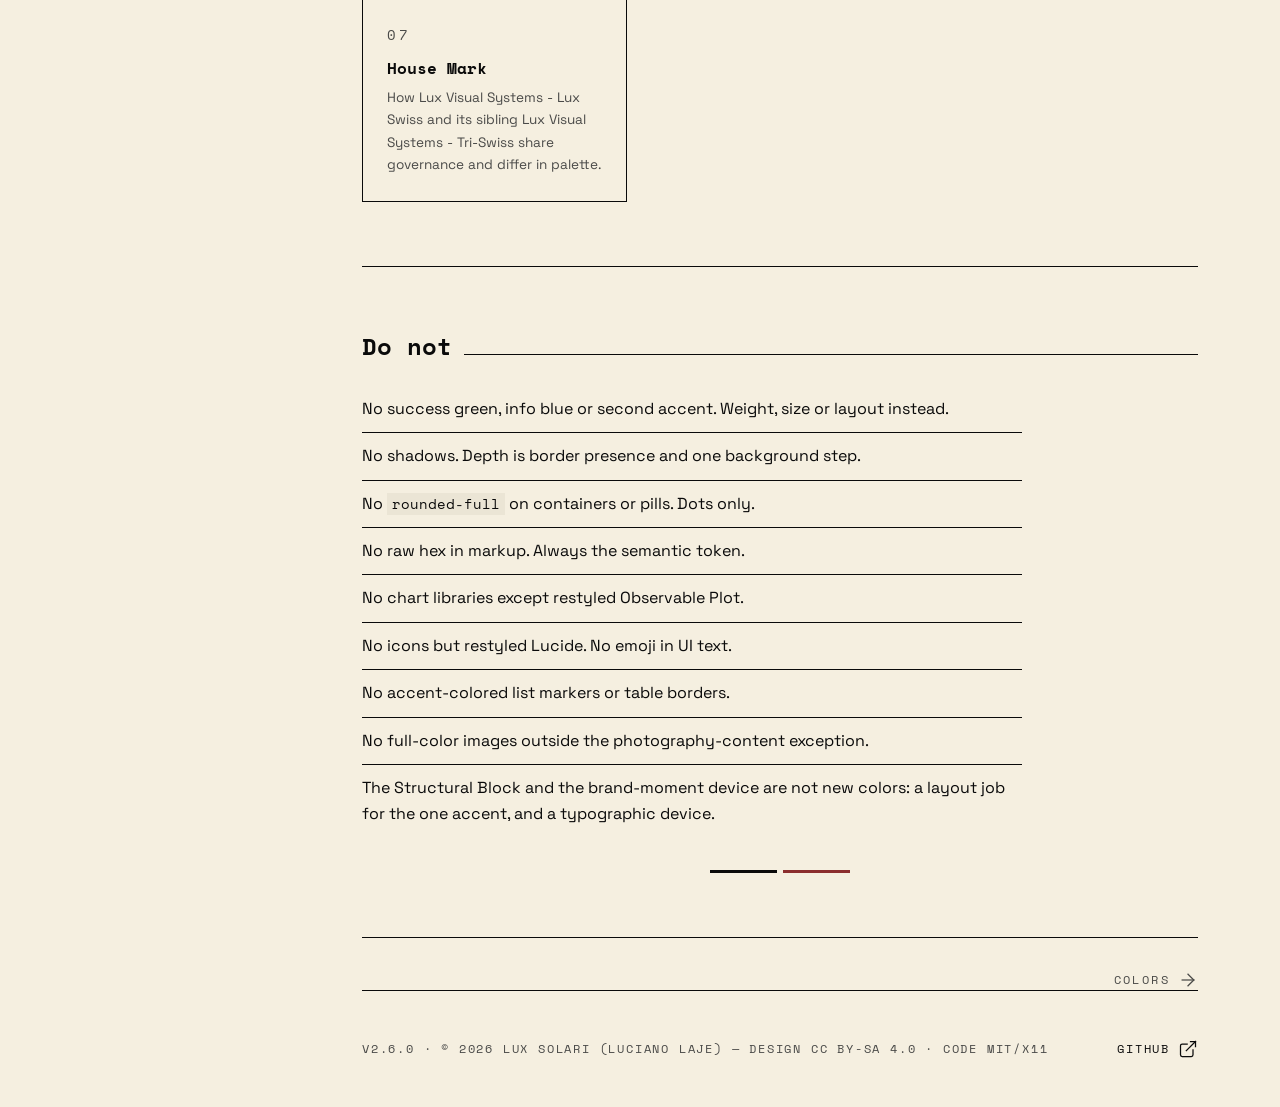
==== commit 41eb24dd: "docs(editions): restore the open-source aside" ====
--- a/docs/index.html
+++ b/docs/index.html
@@ -105,7 +105,7 @@
             </div>
             <section id="editions" aria-labelledby="editions-title" style="margin-top:32px;">
               <div class="divider"><h3 id="editions-title">Choose your edition</h3><span class="rule"></span></div>
-              <p>The complete plugin is free. Choose how you want to support the work.</p>
+              <p>Open source has many virtues; paying for its own development is rarely one of them.</p>
               <div class="grid grid-2" style="gap:24px; margin-top:24px;">
                 <article class="card">
                   <p class="label">Open Source</p>
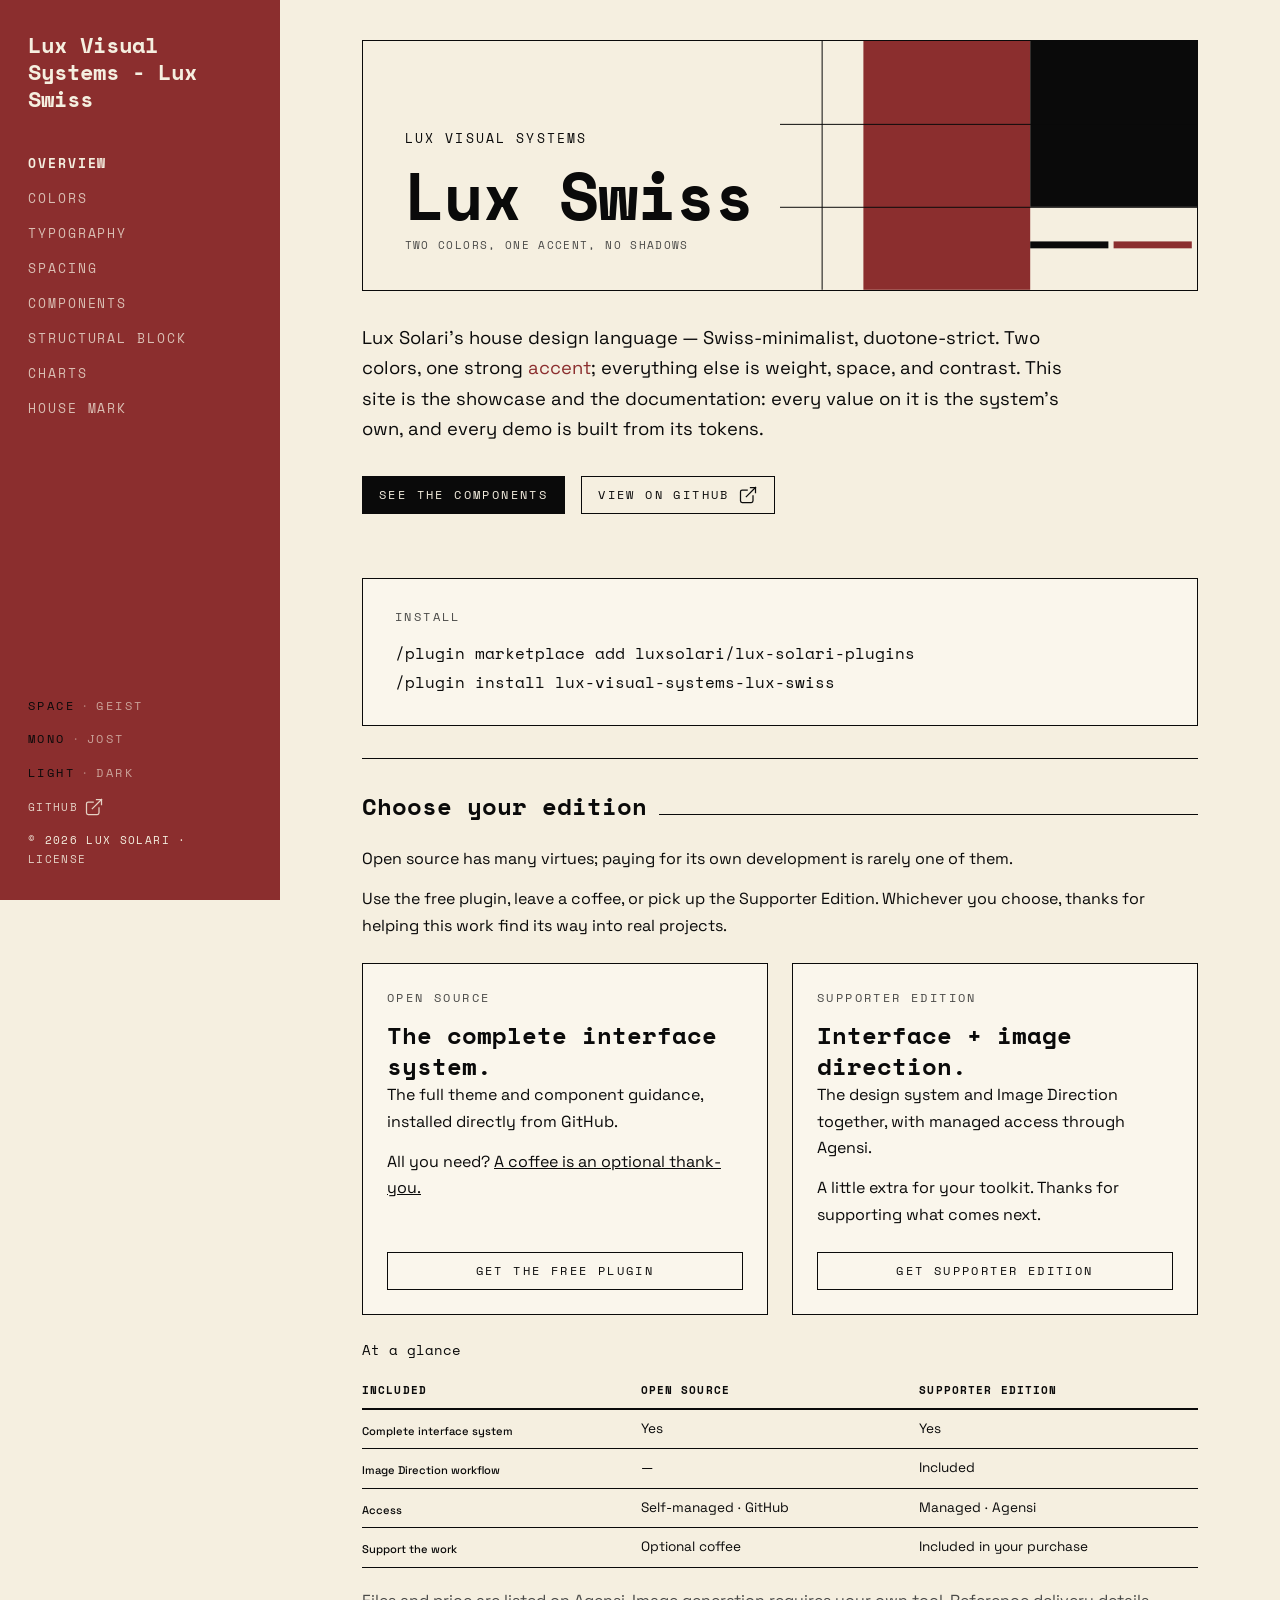
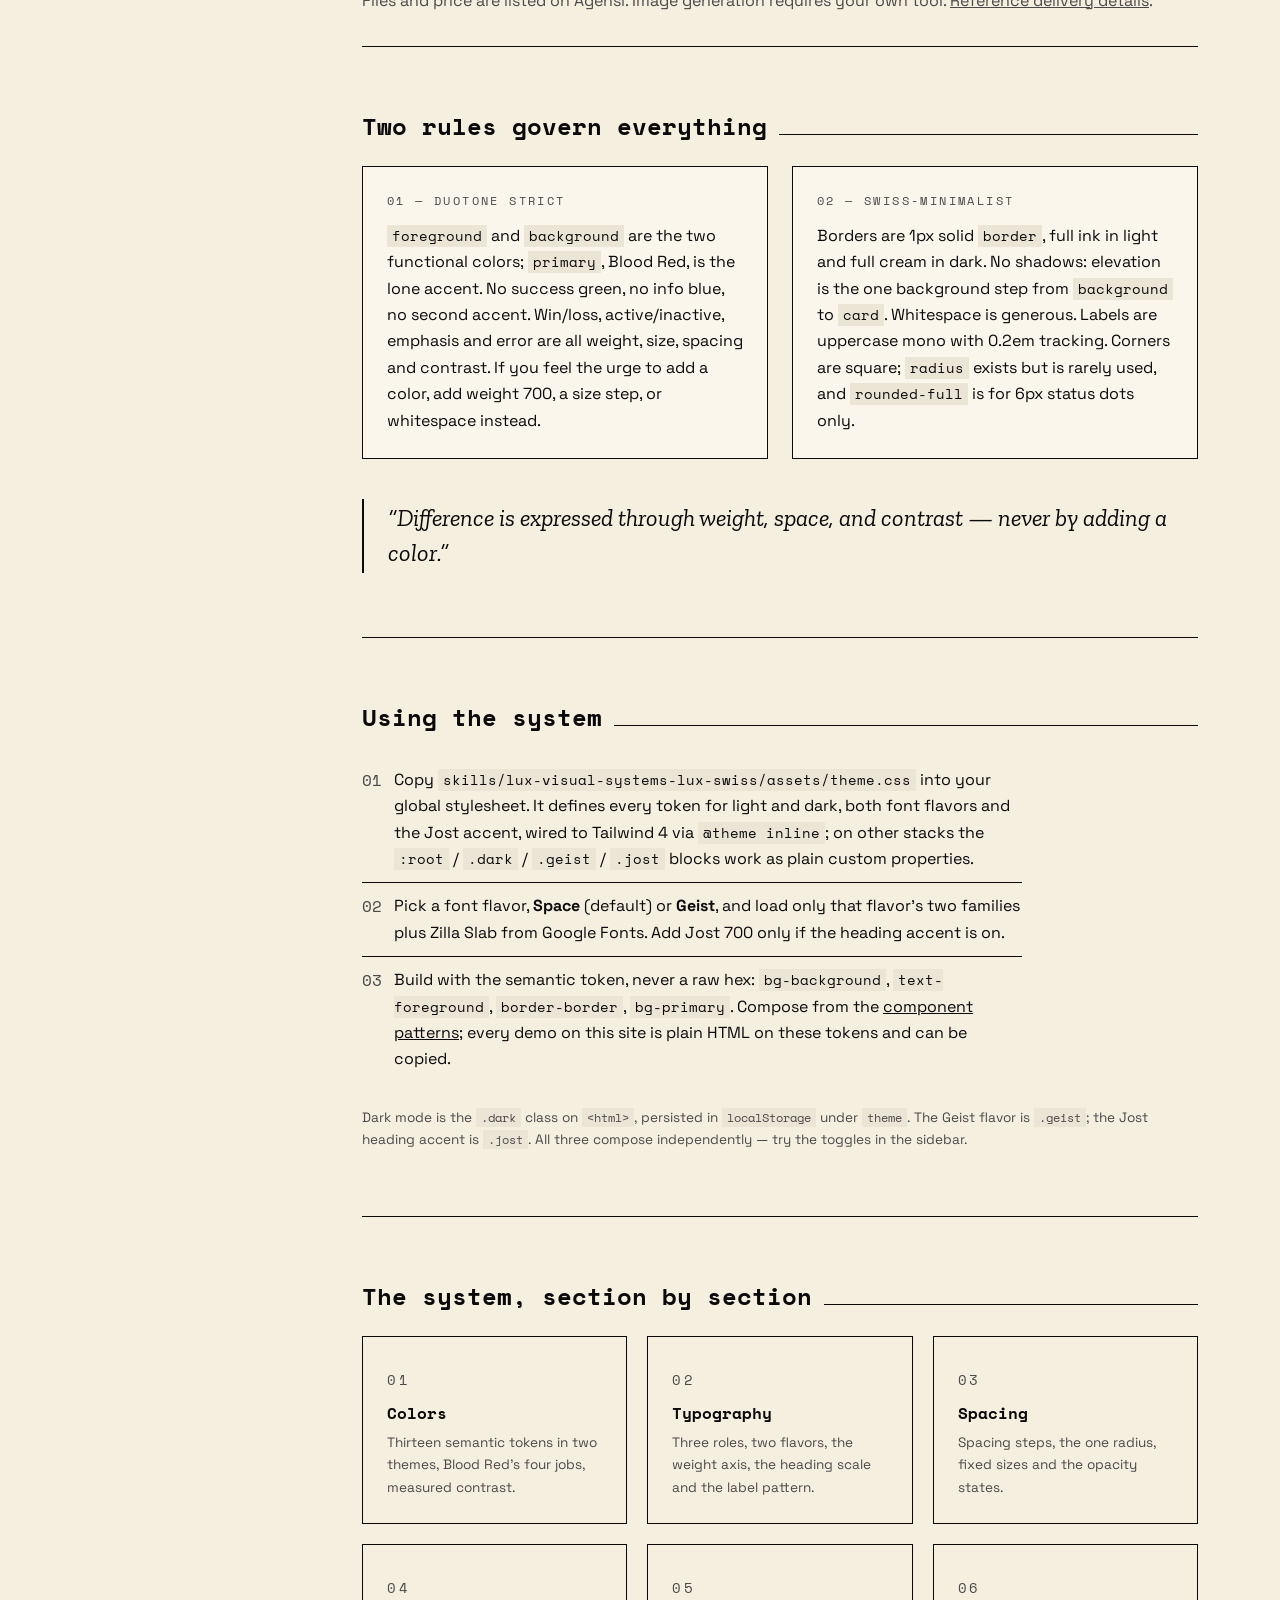
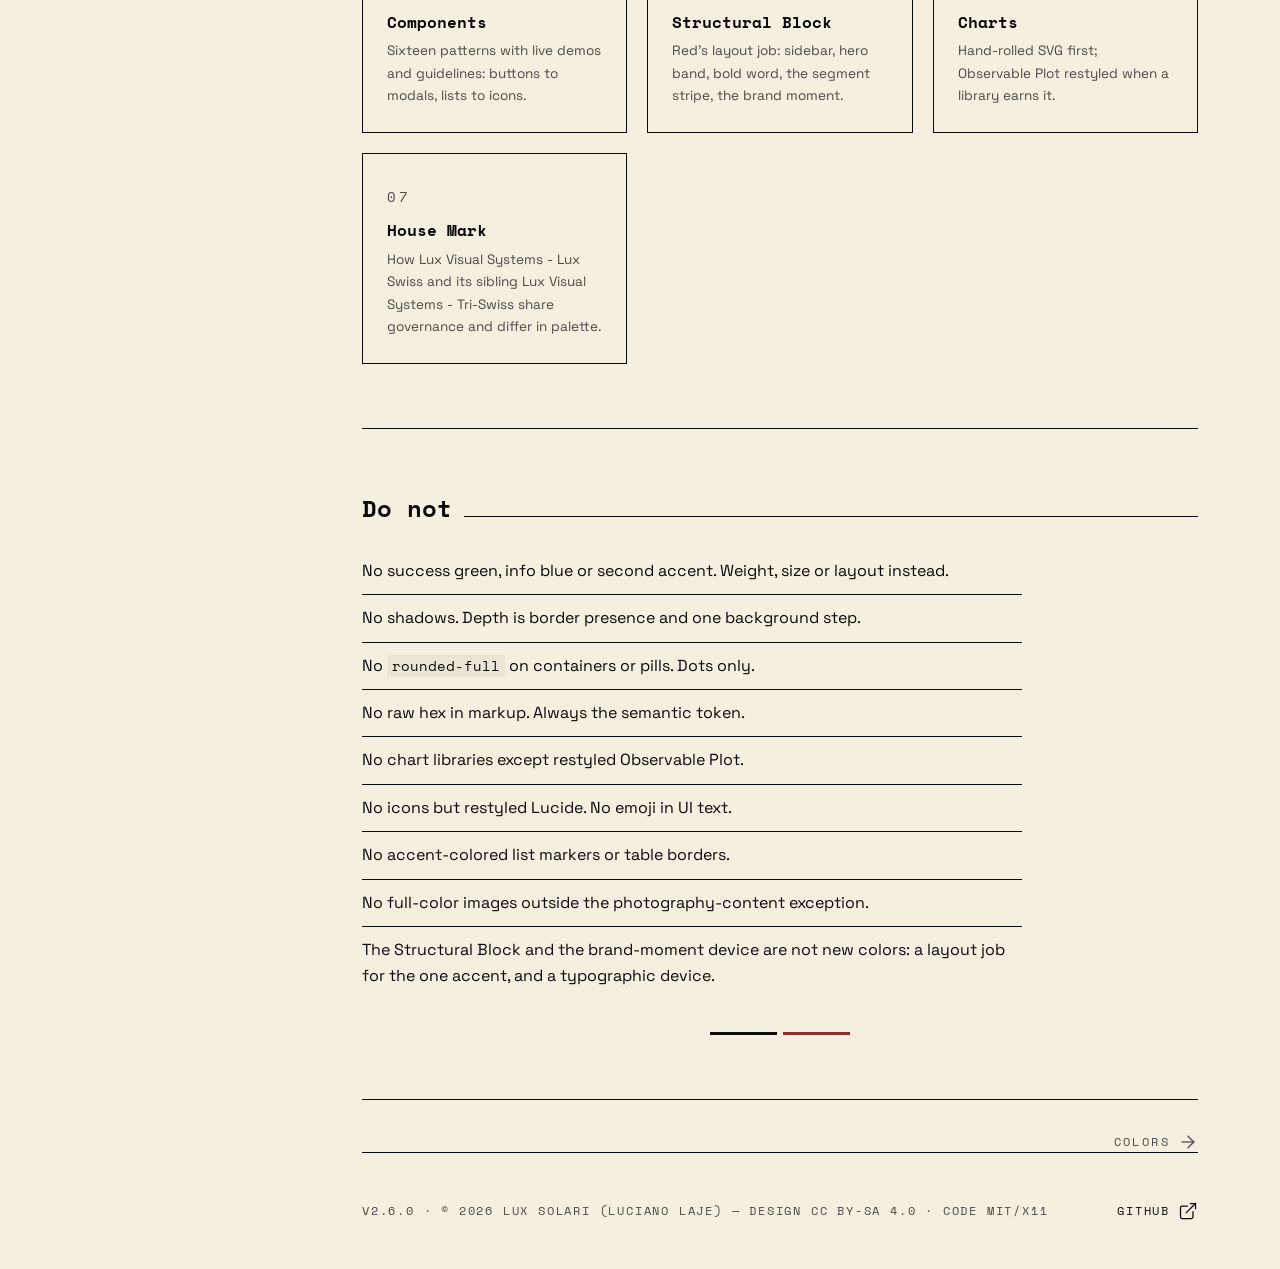
==== commit 6b139579: "docs(editions): align choices and thank supporters" ====
--- a/docs/index.html
+++ b/docs/index.html
@@ -17,17 +17,17 @@
     })();
   </script>
   <title>Lux Visual Systems - Lux Swiss — a strict two-color design system</title>
-  <meta name="description" content="Two colors, one accent, no shadows. A strict Swiss-minimalist design system that gives every Claude Code project one consistent, opinionated aesthetic — showcase and documentation." />
+  <meta name="description" content="Two colors, one accent, no shadows. A strict Swiss-minimalist design system that gives every project one consistent, opinionated aesthetic — showcase and documentation." />
   <meta property="og:type" content="website" />
   <meta property="og:title" content="Lux Visual Systems - Lux Swiss — a strict two-color design system" />
-  <meta property="og:description" content="Two colors, one accent, no shadows. A strict Swiss-minimalist design system that gives every Claude Code project one consistent, opinionated aesthetic — showcase and documentation." />
+  <meta property="og:description" content="Two colors, one accent, no shadows. A strict Swiss-minimalist design system that gives every project one consistent, opinionated aesthetic — showcase and documentation." />
   <meta property="og:url" content="https://luxsolari.github.io/lux-visual-systems-lux-swiss/" />
   <meta property="og:image" content="https://luxsolari.github.io/lux-visual-systems-lux-swiss/assets/social-card.png" />
   <meta property="og:image:width" content="1200" />
   <meta property="og:image:height" content="630" />
   <meta name="twitter:card" content="summary_large_image" />
   <meta name="twitter:title" content="Lux Visual Systems - Lux Swiss — a strict two-color design system" />
-  <meta name="twitter:description" content="Two colors, one accent, no shadows. A strict Swiss-minimalist design system that gives every Claude Code project one consistent, opinionated aesthetic — showcase and documentation." />
+  <meta name="twitter:description" content="Two colors, one accent, no shadows. A strict Swiss-minimalist design system that gives every project one consistent, opinionated aesthetic — showcase and documentation." />
   <meta name="twitter:image" content="https://luxsolari.github.io/lux-visual-systems-lux-swiss/assets/social-card.png" />
   <link rel="preconnect" href="https://fonts.googleapis.com" />
   <link rel="preconnect" href="https://fonts.gstatic.com" crossorigin />
@@ -97,36 +97,48 @@
           <section id="install" class="first" style="padding-top:0;">
             <div class="card" style="display:flex; flex-wrap:wrap; align-items:center; gap:24px 40px; justify-content:space-between; padding:28px 32px;">
               <div style="min-width:0;">
-                <p class="label" style="margin-bottom:12px;">Install — two lines in Claude Code</p>
+                <p class="label" style="margin-bottom:12px;">Install</p>
                 <pre style="border:none; background:none; padding:0; font-size:1rem; line-height:1.8;">/plugin marketplace add luxsolari/lux-solari-plugins
 /plugin install lux-visual-systems-lux-swiss</pre>
               </div>
-              <a href="https://github.com/luxsolari/lux-visual-systems-lux-swiss" class="btn btn-filled" style="padding:12px 22px; white-space:nowrap;">Get the plugin</a>
-            </div>
-            <section id="editions" aria-labelledby="editions-title" style="margin-top:32px;">
+            </div>
+            <section id="editions" aria-labelledby="editions-title">
               <div class="divider"><h3 id="editions-title">Choose your edition</h3><span class="rule"></span></div>
               <p>Open source has many virtues; paying for its own development is rarely one of them.</p>
-              <div class="grid grid-2" style="gap:24px; margin-top:24px;">
-                <article class="card">
+              <p>Use the free plugin, leave a coffee, or pick up the Supporter Edition. Whichever you choose, thanks for helping this work find its way into real projects.</p>
+              <div class="grid grid-2 edition-grid">
+                <article class="card edition-card">
                   <p class="label">Open Source</p>
-                  <h3 style="margin-top:12px;">The complete interface system.</h3>
+                  <h3>The complete interface system.</h3>
                   <p>The full theme and component guidance, installed directly from GitHub.</p>
-
-                  <p>A coffee is an optional thank-you.</p>
-                  <div class="row" style="margin-top:16px;">
-                  <a href="https://github.com/luxsolari/lux-visual-systems-lux-swiss" class="btn btn-outlined">Get the free plugin</a>
-                    <a href="https://buymeacoffee.com/lux.solari" class="btn btn-outlined">Buy me a coffee</a>
+                  <p class="edition-thanks">All you need? <a href="https://buymeacoffee.com/lux.solari">A coffee is an optional thank-you.</a></p>
+                  <div class="edition-actions">
+                    <a href="https://github.com/luxsolari/lux-visual-systems-lux-swiss" class="btn btn-outlined">Get the free plugin</a>
                   </div>
                 </article>
-                <article class="card">
+                <article class="card edition-card">
                   <p class="label">Supporter Edition</p>
-                  <h3 style="margin-top:12px;">Interface + image direction.</h3>
+                  <h3>Interface + image direction.</h3>
                   <p>The design system and Image Direction together, with managed access through Agensi.</p>
-                  <a href="https://www.agensi.io/skills/lux-visual-systems-lux-swiss-supporter-edition" class="btn btn-outlined" style="margin-top:16px;">Get Supporter Edition</a>
+                  <p class="edition-thanks">A little extra for your toolkit. Thanks for supporting what comes next.</p>
+                  <div class="edition-actions">
+                    <a href="https://www.agensi.io/skills/lux-visual-systems-lux-swiss-supporter-edition" class="btn btn-outlined">Get Supporter Edition</a>
+                  </div>
                 </article>
               </div>
-              <p style="margin-top:20px; color:var(--muted-foreground);">Files and price are listed on Agensi.</p>
-              <p style="color:var(--muted-foreground);">Image generation requires your own tool. <a href="https://www.agensi.io/docs/how-agents-load-skills">Reference delivery details</a>.</p>
+              <div class="edition-table-wrap">
+                <table class="data-table edition-table">
+                  <caption>At a glance</caption>
+                  <thead><tr><th scope="col">Included</th><th scope="col">Open Source</th><th scope="col">Supporter Edition</th></tr></thead>
+                  <tbody>
+                    <tr><th scope="row">Complete interface system</th><td>Yes</td><td>Yes</td></tr>
+                    <tr><th scope="row">Image Direction workflow</th><td>—</td><td>Included</td></tr>
+                    <tr><th scope="row">Access</th><td>Self-managed · GitHub</td><td>Managed · Agensi</td></tr>
+                    <tr><th scope="row">Support the work</th><td>Optional coffee</td><td>Included in your purchase</td></tr>
+                  </tbody>
+                </table>
+              </div>
+              <p class="edition-note">Files and price are listed on Agensi. Image generation requires your own tool. <a href="https://www.agensi.io/docs/how-agents-load-skills">Reference delivery details</a>.</p>
             </section>
           </section>
 
--- a/docs/assets/site.css
+++ b/docs/assets/site.css
@@ -289,3 +289,23 @@
   .page-head { padding:32px 0; }
   section { padding:40px 0; }
 }
+
+/* Edition choice: shared action baseline and a compact, readable comparison. */
+#install { padding-bottom:32px; }
+#editions { margin-top:32px; padding:32px 0 0; }
+.edition-grid { gap:24px; margin-top:24px; }
+.edition-card { display:flex; flex-direction:column; min-width:0; }
+.edition-card h3 { margin-top:12px; }
+.edition-thanks { margin-bottom:20px; }
+.edition-actions { margin-top:auto; padding-top:4px; }
+.edition-actions .btn { display:flex; width:100%; text-align:center; justify-content:center; white-space:normal; }
+.edition-table-wrap { margin-top:24px; }
+.edition-table { table-layout:fixed; }
+.edition-table caption { text-align:left; margin-bottom:12px; font-family:var(--font-mono); }
+.edition-table th[scope="row"] { font-family:var(--font-sans); text-transform:none; letter-spacing:normal; font-weight:500; }
+.edition-table th, .edition-table td { overflow-wrap:anywhere; }
+.edition-table th[scope="row"] { border-bottom:1px solid var(--border); padding:8px 12px 8px 0; }
+.edition-note { margin-top:20px; color:var(--muted-foreground); }
+@media (max-width:600px) {
+  .edition-table th, .edition-table td { font-size:0.75rem; padding-right:8px; }
+}
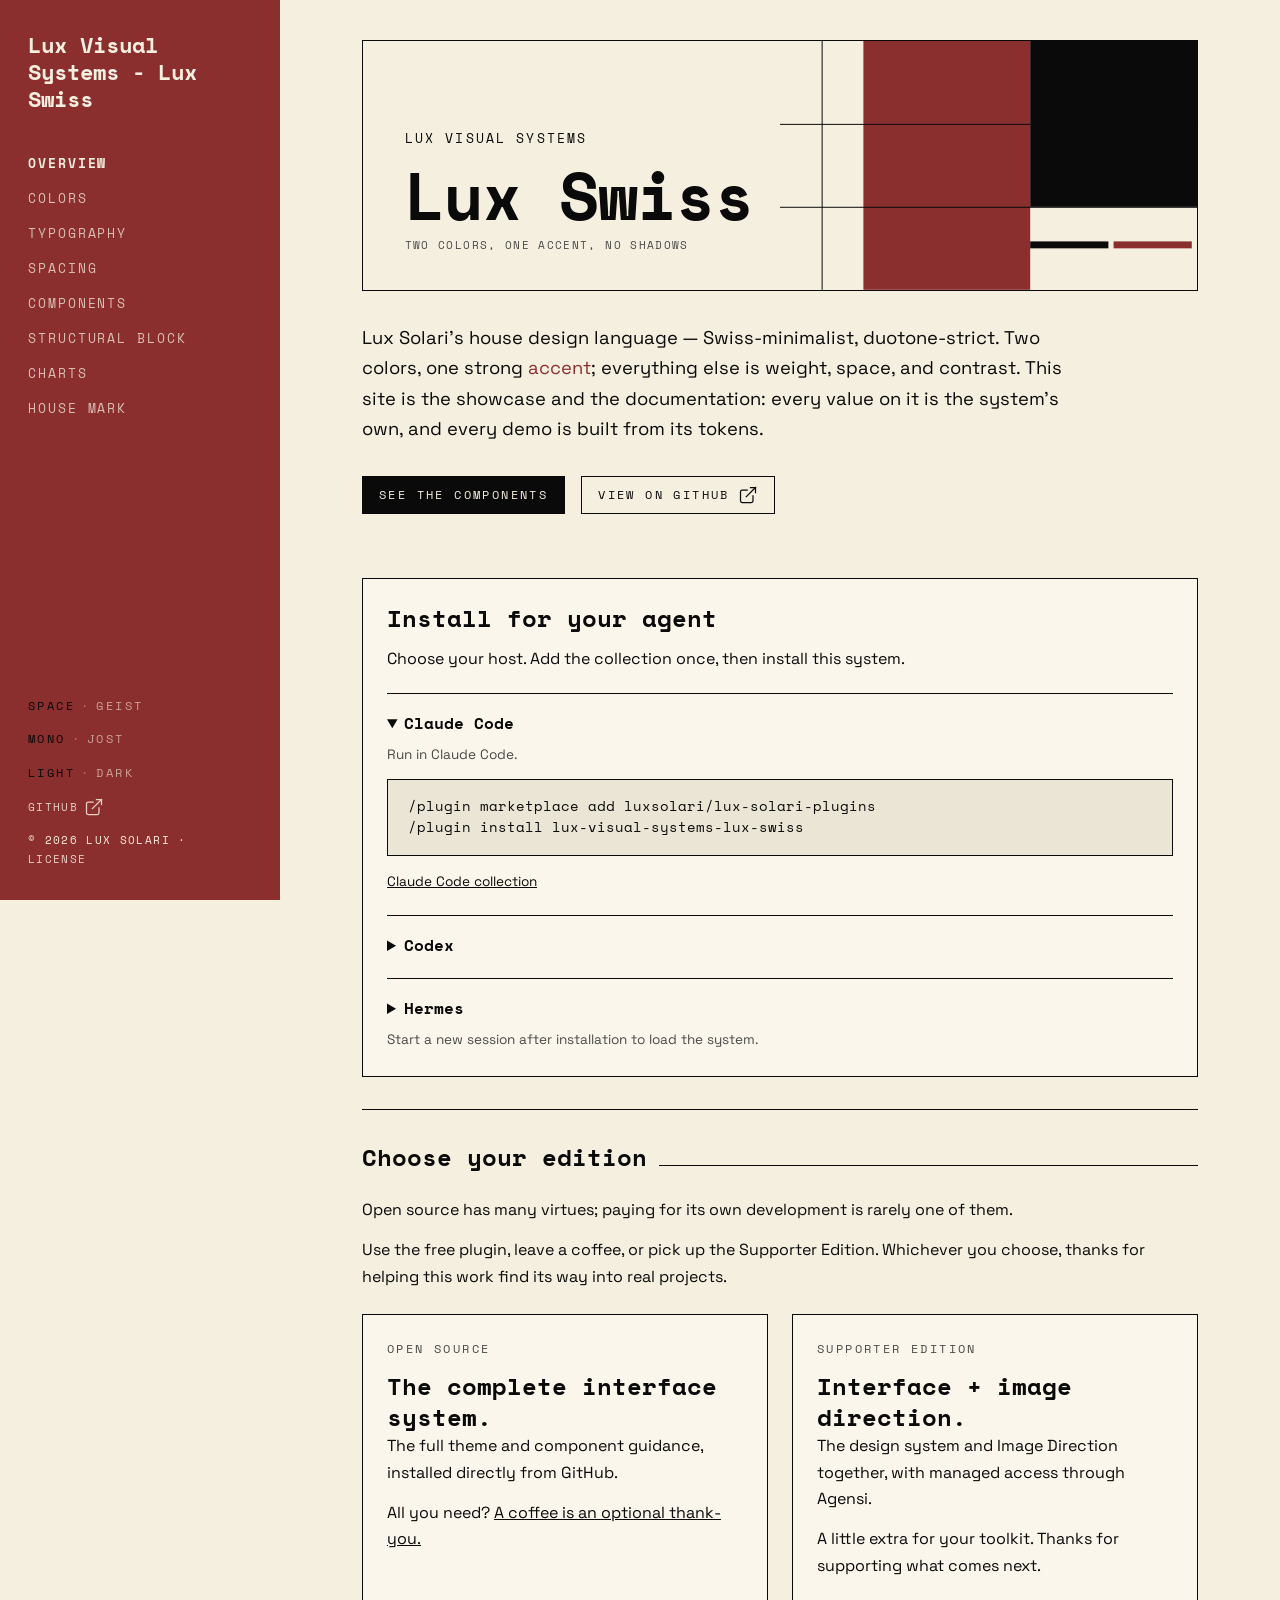
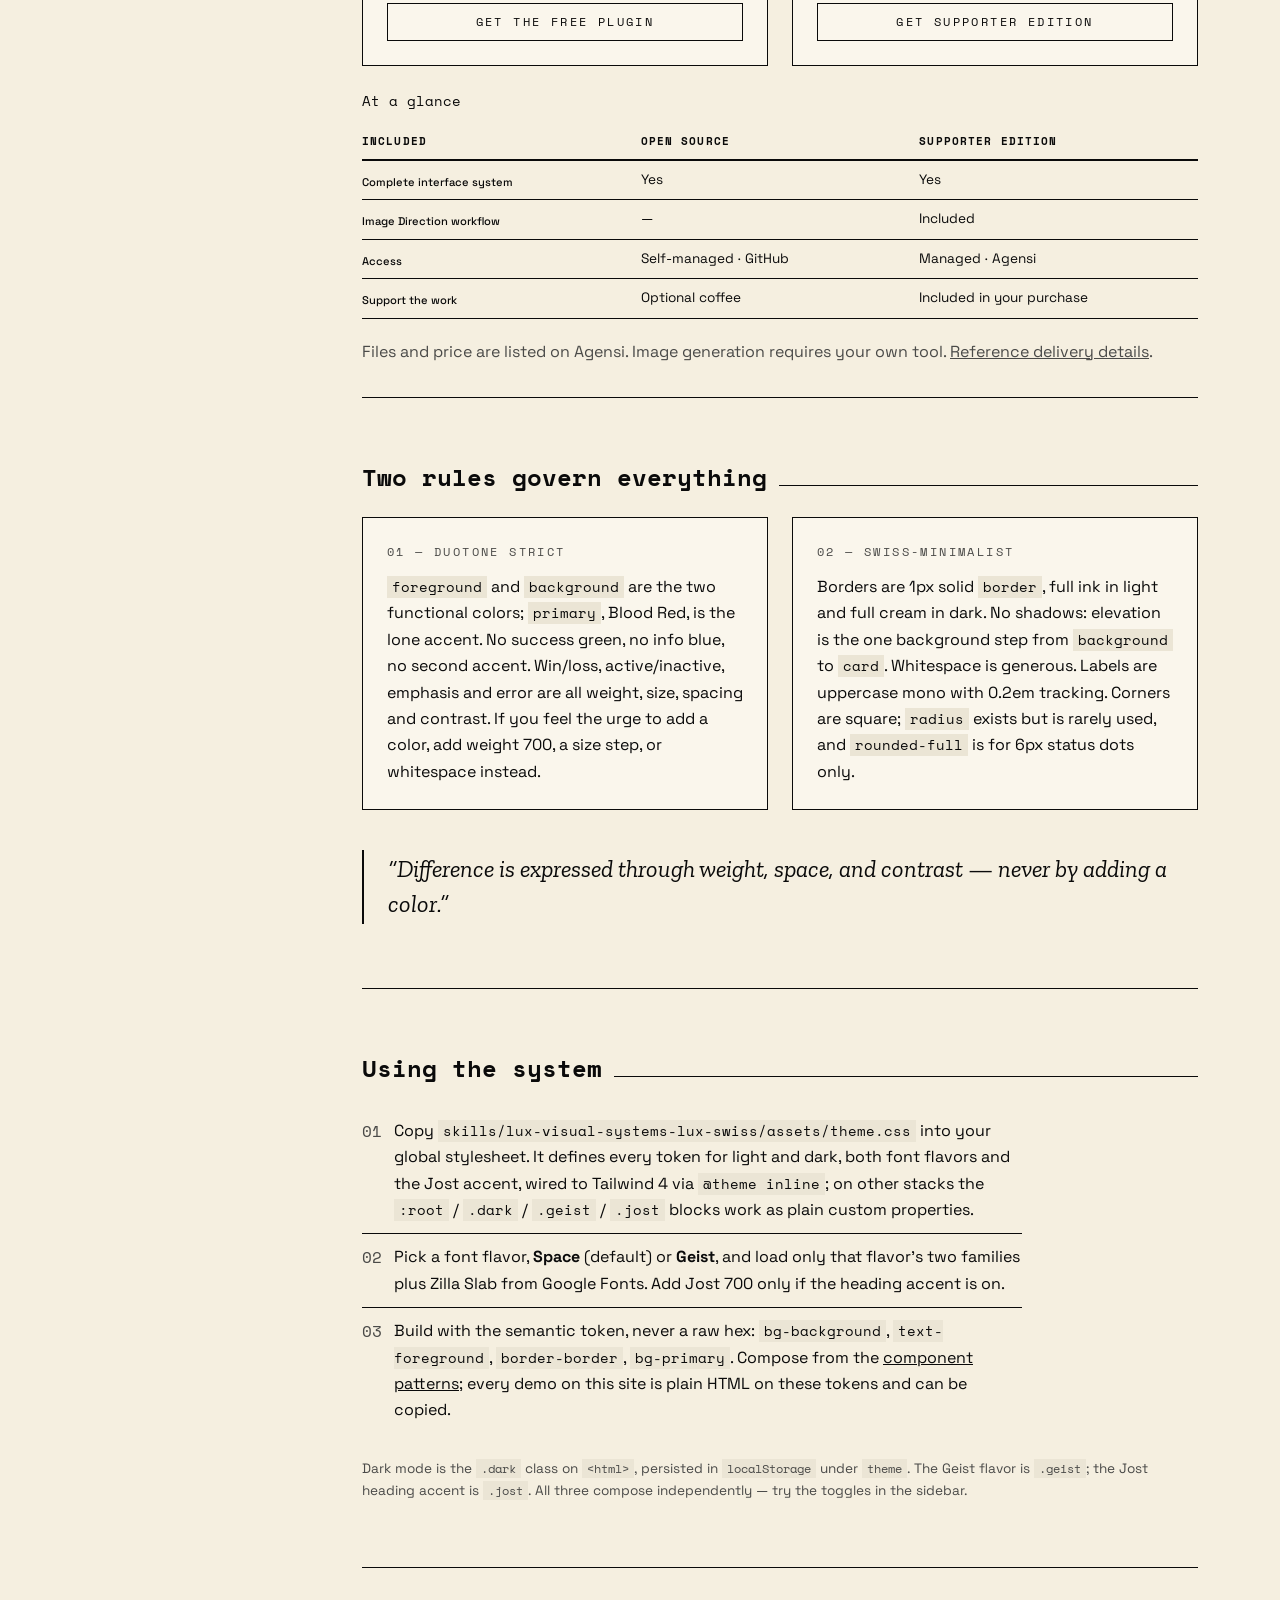
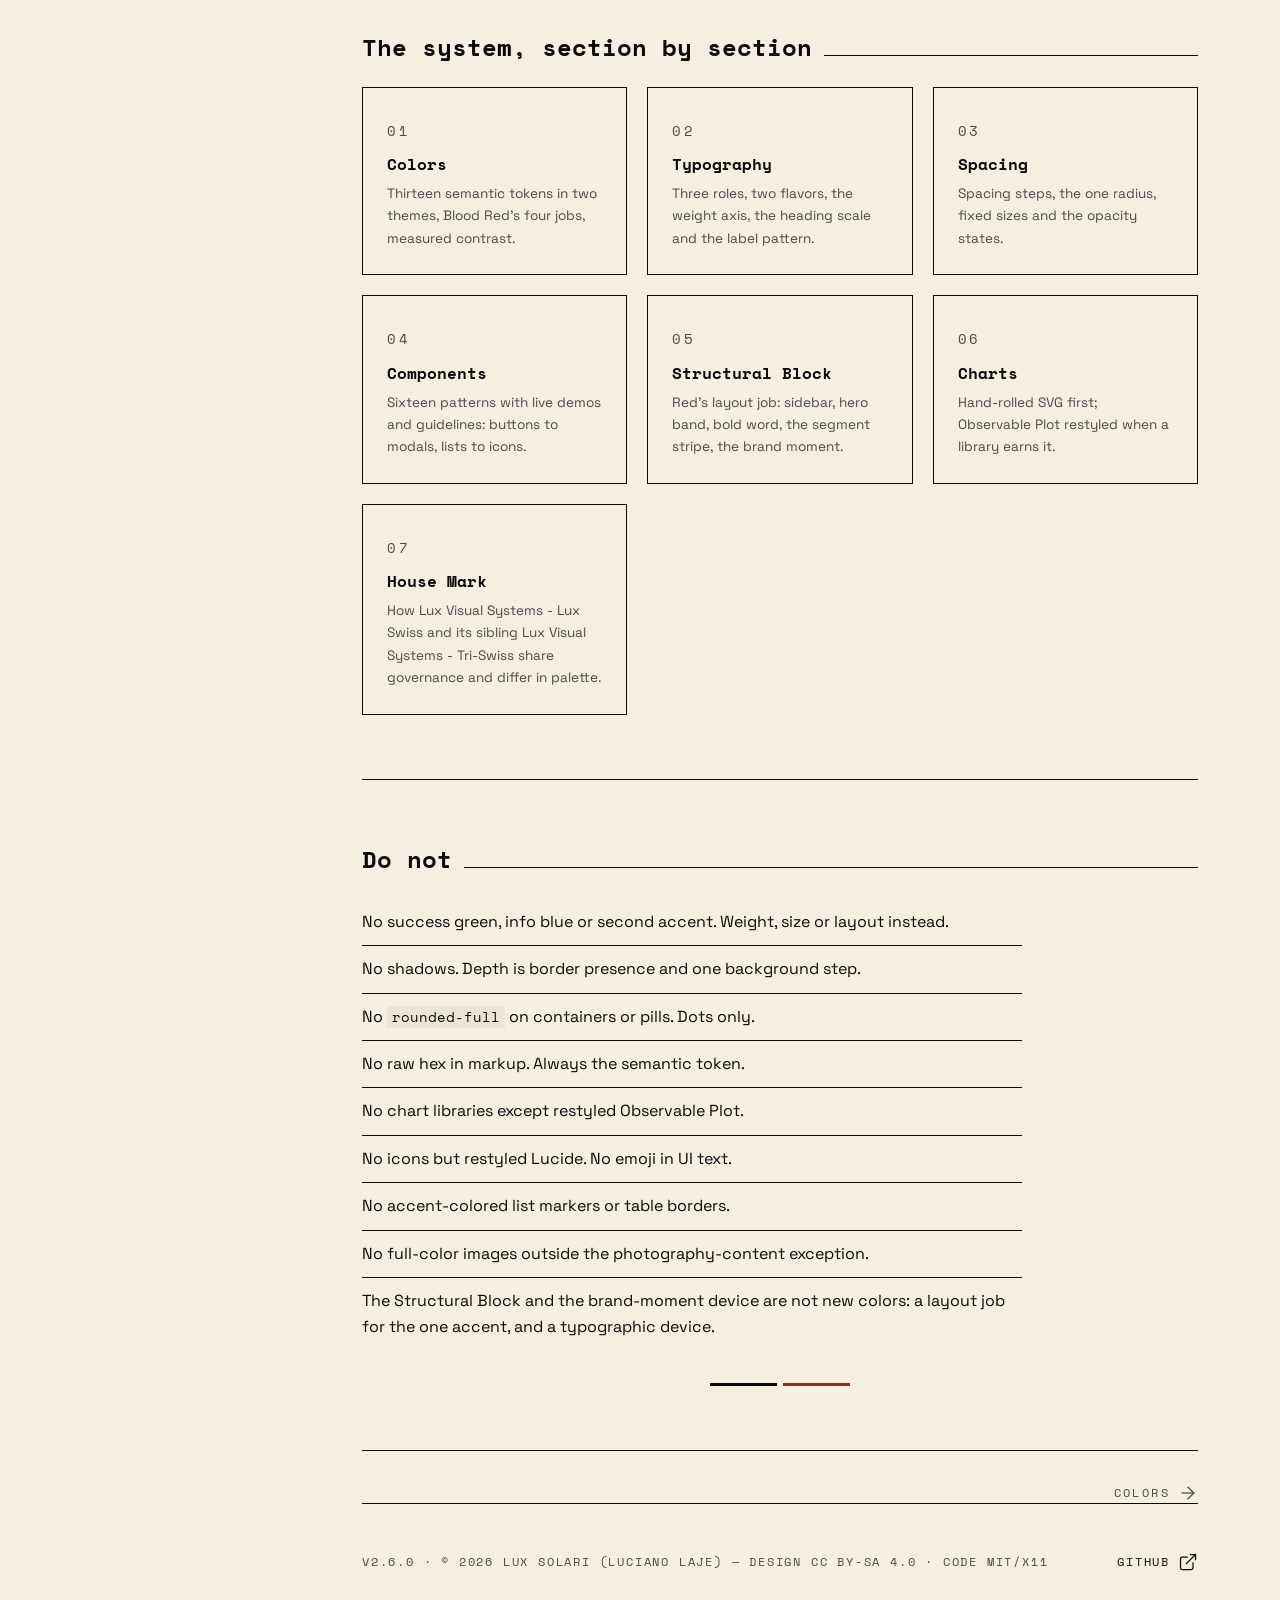
==== commit ac1b0692: "docs(install): document Claude Codex and Hermes setup" ====
--- a/docs/index.html
+++ b/docs/index.html
@@ -95,12 +95,31 @@
           </section>
 
           <section id="install" class="first" style="padding-top:0;">
-            <div class="card" style="display:flex; flex-wrap:wrap; align-items:center; gap:24px 40px; justify-content:space-between; padding:28px 32px;">
-              <div style="min-width:0;">
-                <p class="label" style="margin-bottom:12px;">Install</p>
-                <pre style="border:none; background:none; padding:0; font-size:1rem; line-height:1.8;">/plugin marketplace add luxsolari/lux-solari-plugins
-/plugin install lux-visual-systems-lux-swiss</pre>
-              </div>
+            <div class="card install-hosts">
+              <h3>Install for your agent</h3>
+              <p>Choose your host. Add the collection once, then install this system.</p>
+              <details class="install-host" open>
+                <summary>Claude Code</summary>
+                <p class="small muted">Run in Claude Code.</p>
+                <pre><code>/plugin marketplace add luxsolari/lux-solari-plugins
+/plugin install lux-visual-systems-lux-swiss</code></pre>
+                <a class="small" href="https://github.com/luxsolari/lux-solari-plugins">Claude Code collection</a>
+              </details>
+              <details class="install-host">
+                <summary>Codex</summary>
+                <p class="small muted">Run in your terminal with the Codex CLI installed.</p>
+                <pre><code>codex plugin marketplace add luxsolari/lux-solari-codex-plugins
+codex plugin add lux-visual-systems-lux-swiss@lux-solari-codex</code></pre>
+                <a class="small" href="https://github.com/luxsolari/lux-solari-codex-plugins">Codex collection</a>
+              </details>
+              <details class="install-host">
+                <summary>Hermes</summary>
+                <p class="small muted">Run in your terminal with Hermes installed. Installs into the active profile.</p>
+                <pre><code>hermes skills tap add luxsolari/lux-solari-hermes-plugins
+hermes skills install luxsolari/lux-solari-hermes-plugins/skills/lux-visual-systems-lux-swiss</code></pre>
+                <a class="small" href="https://github.com/luxsolari/lux-solari-hermes-plugins">Hermes collection</a>
+              </details>
+              <p class="small muted install-session-note">Start a new session after installation to load the system.</p>
             </div>
             <section id="editions" aria-labelledby="editions-title">
               <div class="divider"><h3 id="editions-title">Choose your edition</h3><span class="rule"></span></div>
--- a/docs/assets/site.css
+++ b/docs/assets/site.css
@@ -309,3 +309,12 @@
 @media (max-width:600px) {
   .edition-table th, .edition-table td { font-size:0.75rem; padding-right:8px; }
 }
+
+/* Native disclosures keep each host's commands labeled and keyboard accessible. */
+.install-hosts > p { margin-top:12px; }
+.install-host { border-top:1px solid var(--border); margin-top:20px; padding-top:16px; min-width:0; }
+.install-host summary { cursor:pointer; font-family:var(--font-mono); font-weight:700; }
+.install-host summary:focus-visible { outline:2px solid var(--ring); outline-offset:4px; }
+.install-host p { margin-top:12px; }
+.install-host pre { margin:12px 0; font-size:0.85rem; max-width:100%; overflow-x:auto; }
+.install-session-note { margin-top:20px; }
